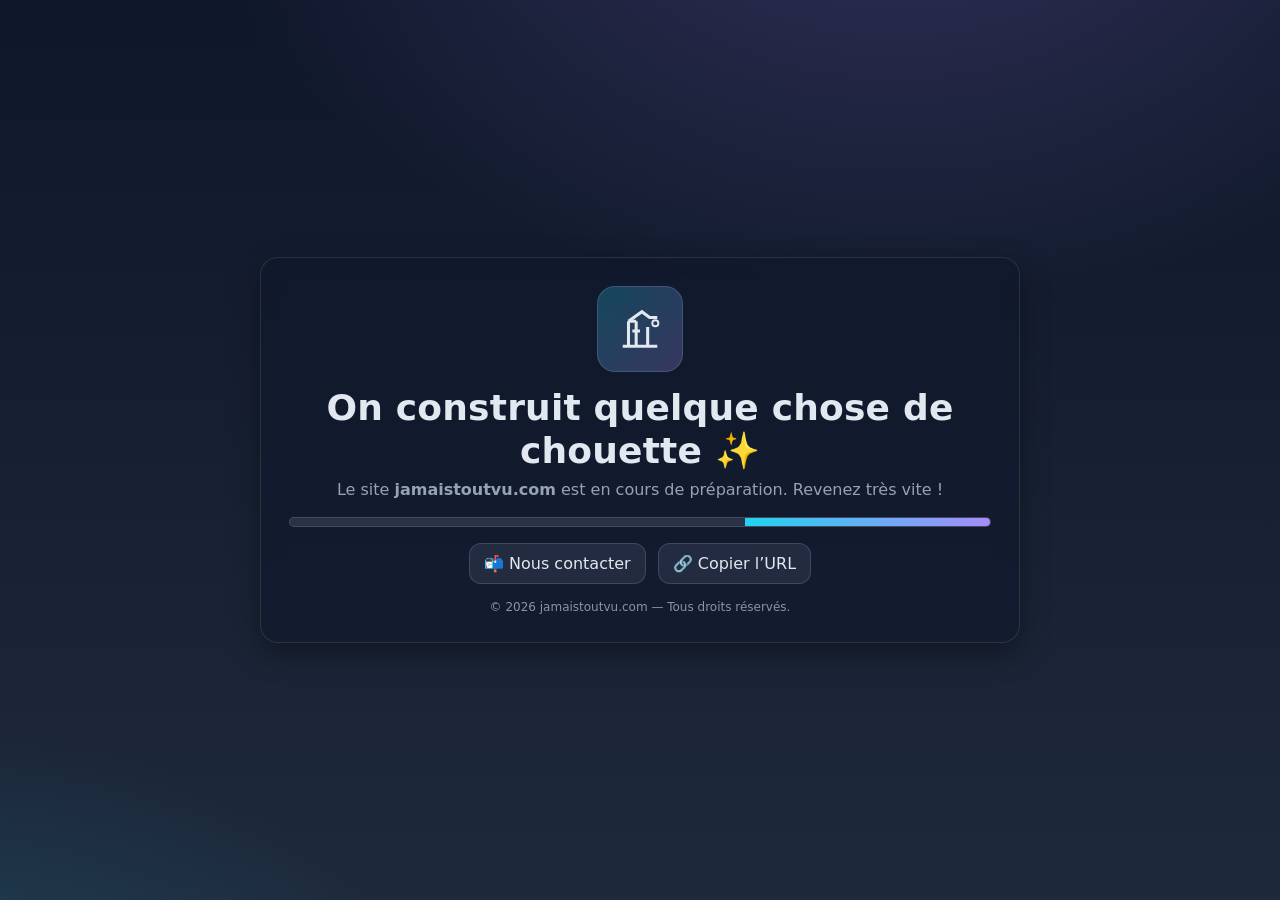
==== index.html @ 468fc103 "fix : contact email" ====
<!doctype html>
<html lang="fr">
<head>
  <meta charset="utf-8" />
  <meta name="viewport" content="width=device-width, initial-scale=1" />
  <title>Site en construction — jamaistoutvu.com</title>
  <style>
    :root {
      --bg1: #0f172a; /* slate-900 */
      --bg2: #1e293b; /* slate-800 */
      --accent: #22d3ee; /* cyan-400 */
      --accent2: #a78bfa; /* violet-400 */
      --text: #e2e8f0; /* slate-200 */
      --muted: #94a3b8; /* slate-400 */
    }
    * { box-sizing: border-box; }
    body {
      margin: 0;
      min-height: 100dvh;
      display: grid;
      place-items: center;
      background: radial-gradient(1200px 800px at 70% -20%, rgba(167,139,250,.25), transparent 60%),
                  radial-gradient(1000px 600px at -10% 120%, rgba(34,211,238,.18), transparent 60%),
                  linear-gradient(180deg, var(--bg1), var(--bg2));
      color: var(--text);
      font-family: ui-sans-serif, system-ui, -apple-system, Segoe UI, Roboto, Ubuntu, Cantarell, "Helvetica Neue", Arial, "Noto Sans", "Apple Color Emoji", "Segoe UI Emoji";
    }
    .card {
      width: min(90vw, 760px);
      padding: 28px;
      border-radius: 18px;
      background: rgba(15, 23, 42, 0.55);
      backdrop-filter: blur(10px);
      border: 1px solid rgba(148, 163, 184, .18);
      box-shadow: 0 10px 30px rgba(0,0,0,.35);
      text-align: center;
      animation: float 6s ease-in-out infinite;
    }
    @keyframes float { 0%,100%{ transform: translateY(0) } 50%{ transform: translateY(-6px) } }

    .logo {
      width: 86px; height: 86px; margin: 0 auto 14px;
      display: grid; place-items: center;
      border-radius: 18px;
      background: linear-gradient(135deg, rgba(34,211,238,.25), rgba(167,139,250,.25));
      border: 1px solid rgba(148,163,184,.25);
    }
    .logo svg { width: 46px; height: 46px; }

    h1 {
      margin: 8px 0 6px;
      font-size: clamp(26px, 3.2vw, 36px);
      line-height: 1.2;
      letter-spacing: .2px;
    }
    p { margin: 8px 0; color: var(--muted); font-size: clamp(14px, 2.2vw, 16px); }

    .bar {
      height: 10px; width: 100%; margin: 18px 0 8px;
      background: rgba(148,163,184,.18);
      border: 1px solid rgba(148,163,184,.22);
      border-radius: 999px; overflow: hidden; position: relative;
    }
    .bar > span {
      position: absolute; inset: 0 0 0 auto; width: 35%;
      background: linear-gradient(90deg, var(--accent), var(--accent2));
      animation: load 2.2s ease-in-out infinite;
    }
    @keyframes load {
      0%{ left:-40%; width: 25% }
      50%{ left:30%; width: 40% }
      100%{ left:105%; width: 20% }
    }

    .links { display:flex; gap:12px; justify-content:center; margin-top:16px; flex-wrap: wrap; }
    .btn {
      display:inline-flex; align-items:center; gap:8px;
      padding:10px 14px; border-radius: 12px; text-decoration:none; color: var(--text);
      background: rgba(148,163,184,.12); border: 1px solid rgba(148,163,184,.25);
    }
    .btn:hover { border-color: rgba(34,211,238,.45) }
    footer { margin-top: 16px; font-size: 12px; color: #93a3b5; opacity:.9 }
  </style>
</head>
<body>
  <main class="card" role="main" aria-label="Site en construction">
    <div class="logo" aria-hidden="true">
      <!-- petit pictogramme grue -->
      <svg viewBox="0 0 24 24" fill="none" stroke="currentColor">
        <path stroke-width="1.6" d="M3 21h18M6 21V8m0 0h4m-4 0 7-5 4 3h4M10 8v13m6-10v10M8 13h4" />
        <circle cx="20" cy="9" r="1.6" />
      </svg>
    </div>
    <h1>On construit quelque chose de chouette ✨</h1>
    <p>Le site <strong>jamaistoutvu.com</strong> est en cours de préparation. Revenez très vite !</p>
    <div class="bar" aria-hidden="true"><span></span></div>
    <div class="links">
      <a class="btn" href="mailto:ariege@jamaistoutvu.com" aria-label="Nous contacter par email">📬 Nous contacter</a>
      <a class="btn" href="#" onclick="navigator.clipboard.writeText(location.origin);this.textContent='URL copiée ✅';return false;">🔗 Copier l’URL</a>
    </div>
    <footer>© <span id="y"></span> jamaistoutvu.com — Tous droits réservés.</footer>
  </main>
  <script>document.getElementById("y").textContent = new Date().getFullYear();</script>
</body>
</html>
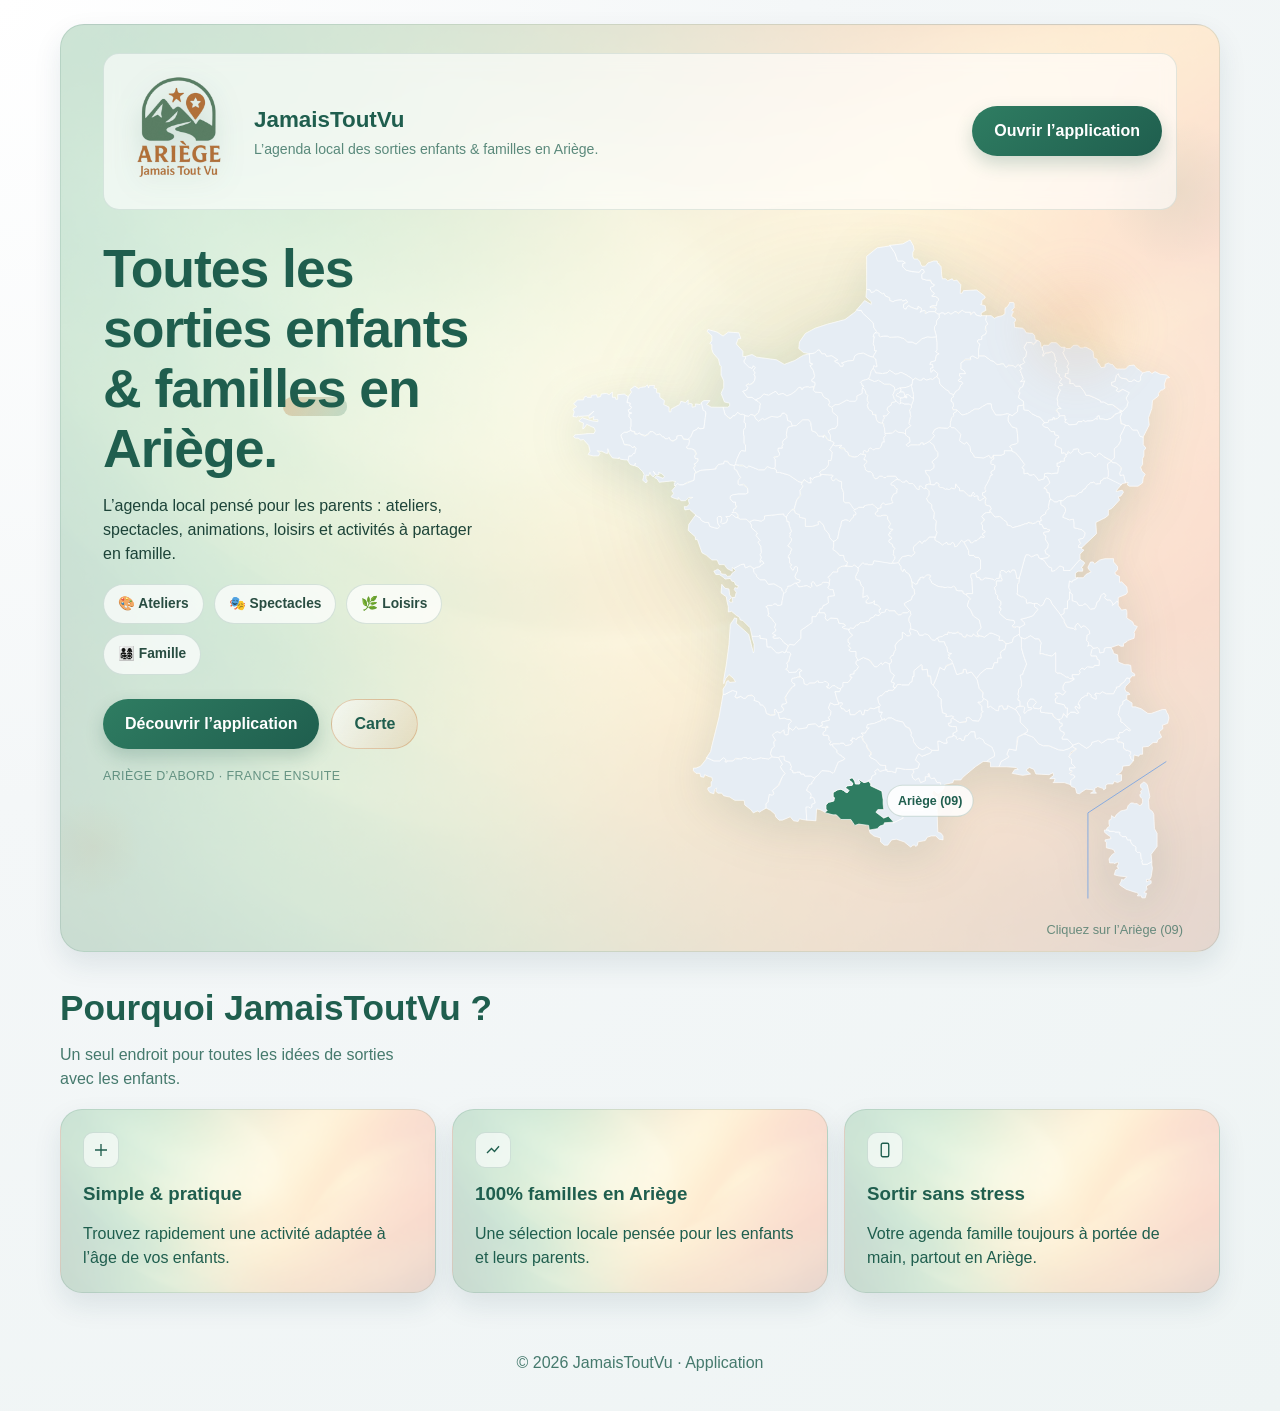
==== commit c52834b4: "feat : new website !" ====
--- a/index.html
+++ b/index.html
@@ -1,105 +1,221 @@
-<!doctype html>
+<!DOCTYPE html>
 <html lang="fr">
-<head>
-  <meta charset="utf-8" />
-  <meta name="viewport" content="width=device-width, initial-scale=1" />
-  <title>Site en construction — jamaistoutvu.com</title>
-  <style>
-    :root {
-      --bg1: #0f172a; /* slate-900 */
-      --bg2: #1e293b; /* slate-800 */
-      --accent: #22d3ee; /* cyan-400 */
-      --accent2: #a78bfa; /* violet-400 */
-      --text: #e2e8f0; /* slate-200 */
-      --muted: #94a3b8; /* slate-400 */
-    }
-    * { box-sizing: border-box; }
-    body {
-      margin: 0;
-      min-height: 100dvh;
-      display: grid;
-      place-items: center;
-      background: radial-gradient(1200px 800px at 70% -20%, rgba(167,139,250,.25), transparent 60%),
-                  radial-gradient(1000px 600px at -10% 120%, rgba(34,211,238,.18), transparent 60%),
-                  linear-gradient(180deg, var(--bg1), var(--bg2));
-      color: var(--text);
-      font-family: ui-sans-serif, system-ui, -apple-system, Segoe UI, Roboto, Ubuntu, Cantarell, "Helvetica Neue", Arial, "Noto Sans", "Apple Color Emoji", "Segoe UI Emoji";
-    }
-    .card {
-      width: min(90vw, 760px);
-      padding: 28px;
-      border-radius: 18px;
-      background: rgba(15, 23, 42, 0.55);
-      backdrop-filter: blur(10px);
-      border: 1px solid rgba(148, 163, 184, .18);
-      box-shadow: 0 10px 30px rgba(0,0,0,.35);
-      text-align: center;
-      animation: float 6s ease-in-out infinite;
-    }
-    @keyframes float { 0%,100%{ transform: translateY(0) } 50%{ transform: translateY(-6px) } }
-
-    .logo {
-      width: 86px; height: 86px; margin: 0 auto 14px;
-      display: grid; place-items: center;
-      border-radius: 18px;
-      background: linear-gradient(135deg, rgba(34,211,238,.25), rgba(167,139,250,.25));
-      border: 1px solid rgba(148,163,184,.25);
-    }
-    .logo svg { width: 46px; height: 46px; }
-
-    h1 {
-      margin: 8px 0 6px;
-      font-size: clamp(26px, 3.2vw, 36px);
-      line-height: 1.2;
-      letter-spacing: .2px;
-    }
-    p { margin: 8px 0; color: var(--muted); font-size: clamp(14px, 2.2vw, 16px); }
-
-    .bar {
-      height: 10px; width: 100%; margin: 18px 0 8px;
-      background: rgba(148,163,184,.18);
-      border: 1px solid rgba(148,163,184,.22);
-      border-radius: 999px; overflow: hidden; position: relative;
-    }
-    .bar > span {
-      position: absolute; inset: 0 0 0 auto; width: 35%;
-      background: linear-gradient(90deg, var(--accent), var(--accent2));
-      animation: load 2.2s ease-in-out infinite;
-    }
-    @keyframes load {
-      0%{ left:-40%; width: 25% }
-      50%{ left:30%; width: 40% }
-      100%{ left:105%; width: 20% }
-    }
-
-    .links { display:flex; gap:12px; justify-content:center; margin-top:16px; flex-wrap: wrap; }
-    .btn {
-      display:inline-flex; align-items:center; gap:8px;
-      padding:10px 14px; border-radius: 12px; text-decoration:none; color: var(--text);
-      background: rgba(148,163,184,.12); border: 1px solid rgba(148,163,184,.25);
-    }
-    .btn:hover { border-color: rgba(34,211,238,.45) }
-    footer { margin-top: 16px; font-size: 12px; color: #93a3b5; opacity:.9 }
-  </style>
-</head>
-<body>
-  <main class="card" role="main" aria-label="Site en construction">
-    <div class="logo" aria-hidden="true">
-      <!-- petit pictogramme grue -->
-      <svg viewBox="0 0 24 24" fill="none" stroke="currentColor">
-        <path stroke-width="1.6" d="M3 21h18M6 21V8m0 0h4m-4 0 7-5 4 3h4M10 8v13m6-10v10M8 13h4" />
-        <circle cx="20" cy="9" r="1.6" />
-      </svg>
+  <head>
+    <meta charset="UTF-8" />
+    <meta name="viewport" content="width=device-width, initial-scale=1.0" />
+    <title>JamaisToutVu — Les sorties enfants & familles en Ariège</title>
+    <meta
+      name="description"
+      content="Ateliers, spectacles, loisirs et sorties famille : JamaisToutVu rassemble l’agenda enfants & familles de l’Ariège dans une expérience claire et rapide."
+    />
+    <link rel="stylesheet" href="styles.css" />
+  </head>
+  <body>
+    <main>
+      <section id="carte" class="hero-map container reveal" aria-labelledby="hero-map-title">
+        <div class="hero-brandbar">
+          <div class="brand-mark">
+            <img
+              class="brand-logo"
+              src="Jamais tout vu png.png"
+              alt="Logo Jamais Tout Vu Ariège"
+              width="172"
+              height="172"
+            />
+            <div>
+              <p class="brand-title">JamaisToutVu</p>
+              <p class="brand-tagline">L’agenda local des sorties enfants &amp; familles en Ariège.</p>
+            </div>
+          </div>
+          <a
+            class="btn btn-primary"
+            href="https://webapp.jamaistoutvu.com/"
+            target="_blank"
+            rel="noopener"
+            aria-label="Ouvrir l'application JamaisToutVu"
+            >Ouvrir l’application</a
+          >
+        </div>
+
+        <div class="hero-map-grid">
+          <div class="hero-map-content">
+            <!--
+              Mise à jour du titre et du sous‑titre pour une formulation plus engageante.
+              La nouvelle phrase met l’accent sur l’exhaustivité des événements en Ariège
+              et l’instantanéité de l’accès, conformément aux conseils de conception de
+              sections héros (planifier l’espace pour le texte et rester centré sur le
+              message【442148233249193†L50-L57】【442148233249193†L62-L69】).
+            -->
+            <h1 id="hero-map-title">
+              <span class="hero-title-marquee"
+                >Toutes les sorties <span class="accent-word">enfants &amp; familles</span> en Ariège.</span
+              >
+            </h1>
+            <p class="hero-map-subtitle">
+              L’agenda local pensé pour les parents : ateliers, spectacles,
+              animations, loisirs et activités à partager en famille.
+            </p>
+
+            <div class="map-chips" aria-label="Types d'événements">
+              <span class="chip" aria-label="Ateliers">🎨 Ateliers</span>
+              <span class="chip" aria-label="Spectacles">🎭 Spectacles</span>
+              <span class="chip" aria-label="Loisirs">🌿 Loisirs</span>
+              <span class="chip" aria-label="Famille">👨‍👩‍👧‍👦 Famille</span>
+            </div>
+
+            <div class="map-actions">
+              <!--
+                Le libellé du bouton principal a été ajusté pour encourager la
+                découverte de l’application. Les bonnes pratiques recommandent
+                d’avoir une action claire et unique dans la section héro【442148233249193†L109-L117】.
+              -->
+              <a
+                class="btn btn-primary"
+                href="https://webapp.jamaistoutvu.com/"
+                target="_blank"
+                rel="noopener"
+                aria-label="Découvrir l'application JamaisToutVu"
+                >Découvrir l’application</a
+              >
+              <a
+                class="btn map-btn-secondary map-open-trigger"
+                href="#map-root"
+                aria-label="Voir la carte interactive"
+                >Carte</a
+              >
+            </div>
+
+            <p class="trust-row">Ariège d’abord · France ensuite</p>
+          </div>
+
+          <div class="map-composition">
+            <div class="map-stage map-visual">
+              <div
+                id="map-root"
+                class="map-root"
+                role="img"
+                aria-label="Carte interactive de France avec départements"
+                aria-live="polite"
+              >
+                Chargement de la carte…
+              </div>
+              <p id="ariege-tag" class="ariege-tag" aria-hidden="true">Ariège (09)</p>
+            </div>
+          </div>
+        </div>
+
+        <p class="map-hint">Cliquez sur l’Ariège (09)</p>
+      </section>
+
+      <section class="container reveal" aria-labelledby="why-title">
+        <h2 id="why-title" class="section-title">Pourquoi JamaisToutVu ?</h2>
+        <p class="section-subtitle">Un seul endroit pour toutes les idées de sorties avec les enfants.</p>
+
+        <div class="cards">
+          <!--
+            Les cartes de l’argumentaire ont été repensées pour adopter un dégradé aux
+            couleurs de la marque et des messages plus descriptifs. Chaque article
+            porte désormais la classe `card-gradient`, qui sera stylisée dans la
+            feuille de styles afin d’utiliser un dégradé entre le vert et le cuivre
+            de l’identité graphique. Les icônes existantes ont été conservées.
+          -->
+          <article class="card card-gradient reveal reveal-card">
+            <span class="card-icon" aria-hidden="true">
+              <svg viewBox="0 0 24 24" focusable="false"><path d="M4 12h16M12 4v16"/></svg>
+            </span>
+            <h3>Simple &amp; pratique</h3>
+            <p>Trouvez rapidement une activité adaptée à l’âge de vos enfants.</p>
+          </article>
+          <article class="card card-gradient reveal reveal-card">
+            <span class="card-icon" aria-hidden="true">
+              <svg viewBox="0 0 24 24" focusable="false"><path d="M4 16l6-6 4 4 6-7"/></svg>
+            </span>
+            <h3>100% familles en Ariège</h3>
+            <p>Une sélection locale pensée pour les enfants et leurs parents.</p>
+          </article>
+          <article class="card card-gradient reveal reveal-card">
+            <span class="card-icon" aria-hidden="true">
+              <svg viewBox="0 0 24 24" focusable="false"><rect x="7" y="3" width="10" height="18" rx="2"/></svg>
+            </span>
+            <h3>Sortir sans stress</h3>
+            <p>Votre agenda famille toujours à portée de main, partout en Ariège.</p>
+          </article>
+        </div>
+      </section>
+    </main>
+
+    <div id="modal-overlay" class="modal-overlay" aria-hidden="true">
+      <div
+        class="modal"
+        role="dialog"
+        aria-modal="true"
+        aria-labelledby="ariege-title"
+        aria-describedby="ariege-desc"
+      >
+        <button id="modal-close" class="modal-close" type="button" aria-label="Fermer la popup">
+          ×
+        </button>
+        <h3 id="ariege-title">Ariège — sorties enfants &amp; familles</h3>
+        <p id="ariege-desc">
+          Découvrez les événements dédiés aux enfants et aux familles en Ariège au même endroit grâce à JamaisToutVu.
+          Ateliers, spectacles, animations et activités locales accessibles en quelques clics.
+        </p>
+        <a
+          class="btn btn-primary"
+          href="https://webapp.jamaistoutvu.com/"
+          target="_blank"
+          rel="noopener"
+          aria-label="Accéder à l'application JamaisToutVu"
+          >Accéder à l’application</a
+        >
+      </div>
     </div>
-    <h1>On construit quelque chose de chouette ✨</h1>
-    <p>Le site <strong>jamaistoutvu.com</strong> est en cours de préparation. Revenez très vite !</p>
-    <div class="bar" aria-hidden="true"><span></span></div>
-    <div class="links">
-      <a class="btn" href="mailto:ariege@jamaistoutvu.com" aria-label="Nous contacter par email">📬 Nous contacter</a>
-      <a class="btn" href="#" onclick="navigator.clipboard.writeText(location.origin);this.textContent='URL copiée ✅';return false;">🔗 Copier l’URL</a>
+
+    <div id="toast" class="toast" role="status" aria-live="polite"></div>
+
+    <div class="mobile-sheet-overlay" id="mobile-sheet-overlay" hidden></div>
+    <div
+      class="mobile-sheet"
+      id="mobile-map-sheet"
+      hidden
+      role="dialog"
+      aria-modal="true"
+      aria-labelledby="mobile-sheet-title"
+    >
+      <div class="mobile-sheet-handle" aria-hidden="true"></div>
+      <div class="mobile-sheet-header">
+        <h3 id="mobile-sheet-title">Carte</h3>
+        <button
+          id="mobile-sheet-close"
+          class="mobile-sheet-close"
+          type="button"
+          aria-label="Fermer le panneau carte"
+        >
+          ×
+        </button>
+      </div>
+      <div id="mobile-sheet-content" class="mobile-sheet-content"></div>
     </div>
-    <footer>© <span id="y"></span> jamaistoutvu.com — Tous droits réservés.</footer>
-  </main>
-  <script>document.getElementById("y").textContent = new Date().getFullYear();</script>
-</body>
+
+    <div class="mobile-sticky-cta" aria-hidden="true">
+      <a
+        class="btn btn-primary"
+        href="https://webapp.jamaistoutvu.com/"
+        target="_blank"
+        rel="noopener"
+        aria-label="Découvrir l'application JamaisToutVu"
+        >Découvrir l’application</a
+      >
+      <button class="btn map-btn-secondary map-open-trigger" type="button" aria-label="Ouvrir la carte">
+        Carte
+      </button>
+    </div>
+
+    <footer class="container footer">
+      © <span id="year"></span> JamaisToutVu ·
+      <a href="https://webapp.jamaistoutvu.com/" target="_blank" rel="noopener">Application</a>
+    </footer>
+
+    <script src="app.js" defer></script>
+  </body>
 </html>
--- a/styles.css
+++ b/styles.css
@@ -0,0 +1,920 @@
+:root {
+  --bg: #f4f7f7;
+  --surface: rgba(255, 255, 255, 0.68);
+  --surface-border: rgba(31, 94, 78, 0.12);
+  --text: #1f5e4e;
+  --text-soft: rgba(31, 94, 78, 0.82);
+  --green-main: #1f5e4e;
+  --green-secondary: #2f7d62;
+  --green-soft: #dfece5;
+  --copper: #c47a3a;
+  --blue-soft: #8db6ff;
+  --dep-default: #e6edf4;
+  --dep-hover: #c8d9ff;
+  --dep-ariege: #2f7d62;
+  --dep-ariege-hover: #1f5e4e;
+  --focus: #8db6ff;
+  --shadow-soft: 0 12px 28px rgba(21, 54, 74, 0.1);
+  --radius: 22px;
+}
+
+* { box-sizing: border-box; }
+
+body {
+  margin: 0;
+  font-family: Inter, -apple-system, BlinkMacSystemFont, 'Segoe UI', Roboto, sans-serif;
+  color: var(--text);
+  line-height: 1.5;
+  background: radial-gradient(circle at top left, #ffffff 0%, #f4f7f8 42%, #eef4f4 100%);
+}
+
+a { color: inherit; text-decoration: none; }
+
+.container {
+  width: min(1160px, 92vw);
+  margin-inline: auto;
+}
+
+.btn {
+  display: inline-flex;
+  align-items: center;
+  justify-content: center;
+  border-radius: 999px;
+  min-height: 50px;
+  padding: 12px 22px;
+  font-weight: 700;
+  border: 0;
+  cursor: pointer;
+  transition: transform 0.2s ease, box-shadow 0.2s ease, background-color 0.2s ease;
+}
+
+.btn:hover { transform: translateY(-1px); }
+
+.btn-primary {
+  color: #fff;
+  background: linear-gradient(140deg, var(--green-secondary), var(--green-main));
+  box-shadow: 0 8px 18px rgba(31, 94, 78, 0.22);
+}
+
+.btn-primary:hover { box-shadow: 0 12px 22px rgba(31, 94, 78, 0.28); }
+
+section { padding: 30px 0; }
+
+.section-title { margin: 0; font-size: clamp(1.7rem, 4vw, 2.2rem); }
+.section-subtitle { margin: 8px 0 0; color: var(--text-soft); max-width: 40ch; }
+
+/*
+  La section héro est enrichie d’un fond illustré qui reprend les couleurs de
+  l’identité visuelle. On superpose une couche blanche semi-transparente pour
+  garantir la lisibilité du texte, selon les bonnes pratiques de contraste
+  recommandées pour les dégradés【867294834116110†L64-L75】. Les anciens dégradés radiaux
+  ont été retirés pour laisser la place au visuel.
+*/
+.hero-map {
+  position: relative;
+  margin-top: 24px;
+  border-radius: calc(var(--radius) + 2px);
+  padding: clamp(18px, 3.2vw, 28px) clamp(16px, 3.8vw, 42px) clamp(26px, 4.5vw, 44px);
+  border: 1px solid var(--surface-border);
+  box-shadow: var(--shadow-soft);
+  /* Le premier calque est un voile blanc translucide pour assurer un contraste suffisant. */
+  background-image:
+    linear-gradient(0deg, rgba(255, 255, 255, 0.78), rgba(255, 255, 255, 0.78)),
+    url('hero-gradient.png');
+  background-size: cover;
+  background-position: center;
+  overflow: hidden;
+}
+
+.hero-map::before,
+.hero-map::after {
+  content: '';
+  position: absolute;
+  border-radius: 999px;
+  pointer-events: none;
+  opacity: 0.26;
+}
+
+.hero-map::before {
+  width: 160px;
+  height: 160px;
+  right: -36px;
+  top: 86px;
+  background: radial-gradient(circle, rgba(47, 125, 98, 0.32), transparent 65%);
+}
+
+.hero-map::after {
+  width: 100px;
+  height: 100px;
+  left: -18px;
+  bottom: 54px;
+  background: radial-gradient(circle, rgba(212, 145, 86, 0.28), transparent 70%);
+}
+
+.hero-brandbar {
+  position: relative;
+  z-index: 1;
+  display: flex;
+  align-items: center;
+  justify-content: space-between;
+  gap: 16px;
+  padding: 12px 14px;
+  margin-bottom: 24px;
+  border: 1px solid rgba(31, 94, 78, 0.12);
+  border-radius: 16px;
+  backdrop-filter: blur(8px);
+  background: rgba(255, 255, 255, 0.62);
+}
+
+.brand-mark {
+  display: flex;
+  align-items: center;
+  gap: clamp(10px, 2vw, 16px);
+}
+
+.brand-logo {
+  width: clamp(82px, 11vw, 120px);
+  height: auto;
+  display: block;
+  object-fit: contain;
+  filter: drop-shadow(0 6px 14px rgba(31, 94, 78, 0.18));
+}
+
+.brand-title {
+  margin: 0;
+  font-size: clamp(1.1rem, 2vw, 1.4rem);
+  font-weight: 800;
+}
+
+.brand-tagline {
+  margin: 2px 0 0;
+  font-size: 0.88rem;
+  color: rgba(31, 94, 78, 0.72);
+}
+
+.brand-mark > div {
+  max-width: 40ch;
+}
+
+.hero-map-grid {
+  position: relative;
+  z-index: 1;
+  display: grid;
+  gap: clamp(16px, 2.2vw, 24px);
+  align-items: start;
+}
+
+.hero-map-content {
+  display: grid;
+  gap: 16px;
+  max-width: 46ch;
+  align-content: start;
+  padding-top: 4px;
+}
+
+.hero-map-content h1 {
+  margin: 0;
+  font-size: clamp(2rem, 4.8vw, 3.35rem);
+  line-height: 1.12;
+  letter-spacing: -0.02em;
+  max-width: 14ch;
+}
+
+.accent-word { position: relative; z-index: 1; }
+
+.accent-word::after {
+  content: '';
+  position: absolute;
+  left: -2px;
+  right: -2px;
+  bottom: 0.03em;
+  height: 0.35em;
+  border-radius: 9px;
+  background: linear-gradient(120deg, rgba(212, 145, 86, 0.38), rgba(47, 125, 98, 0.22));
+  z-index: -1;
+}
+
+.hero-map-subtitle {
+  margin: 0;
+  font-size: clamp(1rem, 1.15vw, 1.12rem);
+  color: rgba(18, 58, 47, 0.95);
+  max-width: 42ch;
+}
+
+.map-chips {
+  display: flex;
+  gap: 10px;
+  flex-wrap: wrap;
+  margin-top: 2px;
+}
+
+.chip {
+  display: inline-flex;
+  align-items: center;
+  gap: 6px;
+  min-height: 40px;
+  padding: 9px 14px;
+  border-radius: 999px;
+  border: 1px solid rgba(31, 94, 78, 0.16);
+  background: rgba(255, 255, 255, 0.72);
+  color: rgba(23, 62, 50, 0.92);
+  font-weight: 600;
+  font-size: 0.86rem;
+  transition: transform 0.18s ease, background-color 0.18s ease, border-color 0.18s ease;
+}
+
+.chip:active {
+  transform: translateY(1px) scale(0.98);
+  background: rgba(255, 255, 255, 0.92);
+  border-color: rgba(31, 94, 78, 0.3);
+}
+
+.map-actions {
+  margin-top: 8px;
+  display: flex;
+  gap: 12px;
+  flex-wrap: wrap;
+}
+
+.map-btn-secondary {
+  color: var(--green-main);
+  border: 1px solid rgba(196, 122, 58, 0.36);
+  background: linear-gradient(120deg, rgba(255, 255, 255, 0.66), rgba(212, 145, 86, 0.2));
+}
+
+.trust-row {
+  margin: 2px 0 0;
+  font-size: 0.78rem;
+  letter-spacing: 0.03em;
+  text-transform: uppercase;
+  color: rgba(31, 94, 78, 0.62);
+}
+
+.map-composition { display: grid; }
+
+.map-stage {
+  position: relative;
+  display: grid;
+  justify-items: center;
+  align-self: start;
+  transform: translateY(-2px);
+}
+
+.map-stage::before,
+.map-stage::after {
+  content: '';
+  position: absolute;
+  border-radius: 999px;
+  pointer-events: none;
+}
+
+.map-stage::before {
+  width: min(840px, 100%);
+  aspect-ratio: 1.25;
+  background: radial-gradient(circle, rgba(47, 125, 98, 0.16) 0%, rgba(47, 125, 98, 0) 72%);
+  filter: blur(24px);
+}
+
+.map-stage::after {
+  width: 160px;
+  height: 160px;
+  right: 20px;
+  top: 16px;
+  background: radial-gradient(circle, rgba(212, 145, 86, 0.18), transparent 65%);
+  filter: blur(16px);
+}
+
+.map-root {
+  position: relative;
+  min-height: 430px;
+  width: min(900px, 100%);
+  display: grid;
+  place-items: center;
+}
+
+.map-root svg {
+  width: min(860px, 100%);
+  height: auto;
+  max-height: 680px;
+  display: block;
+  margin: 0 auto;
+  filter: drop-shadow(0 14px 24px rgba(31, 94, 78, 0.13));
+}
+
+.ariege-tag {
+  position: absolute;
+  margin: 0;
+  padding: 6px 10px;
+  border-radius: 999px;
+  border: 1px solid rgba(31, 94, 78, 0.2);
+  background: rgba(255, 255, 255, 0.85);
+  color: var(--green-main);
+  font-size: 0.78rem;
+  font-weight: 700;
+  transform: translate(-12%, -50%);
+  opacity: 0;
+  transition: opacity 0.2s ease;
+}
+
+.ariege-tag.is-visible { opacity: 1; }
+
+.map-hint {
+  position: absolute;
+  right: clamp(20px, 3vw, 36px);
+  bottom: 12px;
+  margin: 0;
+  font-size: 0.8rem;
+  color: rgba(31, 94, 78, 0.64);
+}
+
+.department {
+  fill: var(--dep-default);
+  stroke: rgba(255, 255, 255, 0.9);
+  stroke-width: 1.1;
+  cursor: pointer;
+  transition: fill 180ms ease;
+}
+
+.department:hover,
+.department:focus-visible { fill: var(--dep-hover); }
+.department.is-ariege { fill: var(--dep-ariege); }
+.department.is-ariege:hover,
+.department.is-ariege:focus-visible { fill: var(--dep-ariege-hover); }
+
+.card,
+.modal {
+  border-radius: var(--radius);
+  border: 1px solid rgba(31, 94, 78, 0.12);
+  background: var(--surface);
+  box-shadow: var(--shadow-soft);
+}
+
+.cards {
+  margin-top: 18px;
+  display: grid;
+  grid-template-columns: repeat(auto-fit, minmax(220px, 1fr));
+  gap: 16px;
+}
+
+.card {
+  padding: 22px;
+  transition: transform 0.2s ease, box-shadow 0.2s ease;
+  display: grid;
+  gap: 8px;
+  align-content: start;
+}
+
+.card:hover {
+  transform: translateY(-2px);
+  box-shadow: 0 12px 24px rgba(17, 45, 61, 0.1);
+}
+
+.card-icon {
+  width: 36px;
+  height: 36px;
+  display: inline-grid;
+  place-items: center;
+  border-radius: 10px;
+  margin-bottom: 4px;
+  background: rgba(141, 182, 255, 0.24);
+  border: 1px solid rgba(141, 182, 255, 0.5);
+}
+
+.card-icon svg {
+  width: 18px;
+  height: 18px;
+  stroke: var(--green-main);
+  fill: none;
+  stroke-width: 1.8;
+}
+
+.card h3,
+.card p { margin: 0; }
+.card p { margin-top: 6px; color: var(--text-soft); }
+
+.reveal-card {
+  transition-delay: 0.05s;
+}
+
+.cards .card:nth-child(2) {
+  transition-delay: 0.12s;
+}
+
+.cards .card:nth-child(3) {
+  transition-delay: 0.18s;
+}
+
+/*
+  Les cartes avec la classe `card-gradient` reprennent le même fond que le
+  bloc héro (image + voile blanc), pour garder une cohérence visuelle entre
+  le haut de page et les cartes du bas.
+*/
+.card-gradient {
+  background-image:
+    linear-gradient(0deg, rgba(255, 255, 255, 0.78), rgba(255, 255, 255, 0.78)),
+    url('hero-gradient.png');
+  background-size: cover;
+  background-position: center;
+  color: var(--text);
+  border: 1px solid var(--surface-border);
+}
+
+.card-gradient .card-icon {
+  background: rgba(255, 255, 255, 0.62);
+  border: 1px solid rgba(31, 94, 78, 0.16);
+}
+
+.card-gradient .card-icon svg {
+  stroke: var(--green-main);
+}
+
+.card-gradient .card-icon svg path {
+  stroke: var(--green-main);
+  fill: none;
+}
+
+.card-gradient h3,
+.card-gradient p {
+  color: var(--text);
+}
+
+.modal-overlay {
+  position: fixed;
+  inset: 0;
+  z-index: 30;
+  display: grid;
+  place-items: center;
+  padding: 18px;
+  background: rgba(8, 24, 37, 0.42);
+  backdrop-filter: blur(6px);
+  opacity: 0;
+  visibility: hidden;
+  transition: opacity 0.24s ease, visibility 0.24s ease;
+}
+
+.modal-overlay.open { opacity: 1; visibility: visible; }
+
+.modal {
+  width: min(560px, 95vw);
+  padding: 22px;
+  transform: translateY(12px) scale(0.98);
+  transition: transform 0.24s ease;
+}
+
+.modal-overlay.open .modal { transform: translateY(0) scale(1); }
+
+.modal-close {
+  float: right;
+  border: 0;
+  background: transparent;
+  color: var(--green-main);
+  font-size: 1.6rem;
+  cursor: pointer;
+  border-radius: 8px;
+}
+
+.toast {
+  position: fixed;
+  left: 50%;
+  bottom: 20px;
+  z-index: 40;
+  transform: translate(-50%, 20px);
+  max-width: min(92vw, 420px);
+  padding: 12px 16px;
+  border-radius: 12px;
+  color: #fff;
+  text-align: center;
+  background: rgba(31, 94, 78, 0.95);
+  box-shadow: var(--shadow-soft);
+  opacity: 0;
+  visibility: hidden;
+  transition: all 0.24s ease;
+}
+
+.toast.show {
+  opacity: 1;
+  visibility: visible;
+  transform: translate(-50%, 0);
+}
+
+.reveal {
+  opacity: 0;
+  transform: translateY(16px);
+  transition: opacity 0.55s ease, transform 0.55s ease;
+}
+
+.reveal.visible {
+  opacity: 1;
+  transform: translateY(0);
+}
+
+@media (prefers-reduced-motion: reduce) {
+  .reveal {
+    opacity: 1;
+    transform: none;
+    transition: none;
+  }
+
+  .btn,
+  .card,
+  .chip,
+  .mobile-sticky-cta {
+    transition: none;
+  }
+}
+
+:focus-visible {
+  outline: 3px solid var(--focus);
+  outline-offset: 3px;
+}
+
+.footer {
+  text-align: center;
+  color: var(--text-soft);
+  padding: 28px 0 36px;
+}
+
+.mobile-sticky-cta,
+.mobile-sheet-overlay,
+.mobile-sheet {
+  display: none;
+}
+
+@media (min-width: 980px) {
+  .hero-map-grid {
+    grid-template-columns: minmax(0, 5fr) minmax(0, 7fr);
+  }
+}
+
+@media (max-width: 980px) {
+  .hero-map-grid { grid-template-columns: 1fr; gap: 14px; }
+  .hero-brandbar { align-items: flex-start; }
+  .brand-logo { width: clamp(72px, 24vw, 102px); }
+  .hero-map-content {
+    max-width: none;
+    padding-top: 0;
+  }
+}
+
+@media (max-width: 760px) {
+  .btn { width: 100%; }
+
+  .hero-map {
+    margin-top: 16px;
+    padding: 18px 12px 24px;
+  }
+
+  .hero-brandbar {
+    flex-direction: column;
+    align-items: flex-start;
+    margin-bottom: 18px;
+  }
+
+  .map-actions { flex-direction: column; }
+
+  .map-root {
+    min-height: 320px;
+    width: 100%;
+  }
+
+  .map-root svg {
+    width: 100%;
+    max-height: 470px;
+  }
+
+  .map-hint {
+    position: static;
+    margin-top: 8px;
+  }
+}
+
+@media (max-width: 520px) {
+  .hero-map-content h1 {
+    font-size: clamp(1.68rem, 8vw, 1.95rem);
+    max-width: 100%;
+  }
+
+  .hero-map-subtitle { font-size: 0.98rem; max-width: 32ch; }
+  .chip { font-size: 0.84rem; }
+}
+
+@media (max-width: 768px) {
+  html,
+  body {
+    overflow-x: hidden;
+  }
+
+  body {
+    padding-bottom: 90px;
+  }
+
+  main {
+    overflow-x: clip;
+  }
+
+  .hero-map {
+    margin-top: 10px;
+    padding: 14px 12px 14px;
+  }
+
+  .hero-brandbar {
+    margin-bottom: 14px;
+    padding: 8px 10px;
+  }
+
+  .hero-brandbar > .btn {
+    display: none;
+  }
+
+  .brand-logo {
+    width: 64px;
+  }
+
+  .hero-map-content {
+    gap: 12px;
+  }
+
+  .hero-map-content h1 {
+    font-size: clamp(1.72rem, 7.6vw, 2.06rem);
+    line-height: 1.1;
+    max-width: 100%;
+    overflow: hidden;
+    white-space: nowrap;
+  }
+
+  .hero-title-marquee {
+    display: inline-block;
+    white-space: nowrap;
+    padding-right: 1.2rem;
+    animation: hero-title-marquee 18s linear infinite;
+    will-change: transform;
+  }
+
+  @keyframes hero-title-marquee {
+    0% {
+      transform: translateX(0);
+    }
+
+    100% {
+      transform: translateX(-52%);
+    }
+  }
+
+  .hero-map-subtitle {
+    font-size: 0.98rem;
+    line-height: 1.45;
+    text-align: center;
+    margin-inline: auto;
+  }
+
+  @media (prefers-reduced-motion: reduce) {
+    .hero-title-marquee {
+      animation: none;
+      transform: none;
+    }
+  }
+
+
+  .map-chips {
+    display: flex;
+    flex-wrap: nowrap;
+    overflow-x: auto;
+    -webkit-overflow-scrolling: touch;
+    scroll-snap-type: x proximity;
+    gap: 10px;
+    width: 100%;
+    padding: 2px 8px 6px 2px;
+    scroll-padding-inline: 2px;
+  }
+
+  .map-chips::-webkit-scrollbar {
+    display: none;
+  }
+
+  .map-chips > * {
+    white-space: nowrap;
+    flex: 0 0 auto;
+    scroll-snap-align: start;
+  }
+
+  .map-actions {
+    display: flex;
+    flex-direction: column;
+    gap: 10px;
+  }
+
+  .map-actions .btn-primary {
+    min-height: 52px;
+    font-size: 1rem;
+  }
+
+  .map-actions .map-btn-secondary {
+    min-height: 46px;
+    font-weight: 600;
+  }
+
+  .map-actions .map-btn-secondary,
+  .mobile-sticky-cta .map-btn-secondary {
+    display: none;
+  }
+
+  .map-composition {
+    display: block;
+    order: 3;
+    margin-top: 2px;
+  }
+
+  .map-stage {
+    transform: none;
+  }
+
+  .map-root {
+    min-height: 240px;
+    width: 100%;
+  }
+
+  .map-root svg {
+    width: 100%;
+    max-height: 300px;
+  }
+
+  .map-hint {
+    display: none;
+  }
+
+  .trust-row {
+    margin-top: 0;
+  }
+
+  .section-subtitle,
+  .card p {
+    font-size: 0.96rem;
+  }
+
+  .cards {
+    grid-template-columns: 1fr;
+    gap: 10px;
+    margin-top: 12px;
+  }
+
+  .cards .card {
+    min-width: 0;
+    padding: 14px 14px 13px;
+    border-radius: 20px;
+    display: grid;
+    grid-template-columns: 32px 1fr;
+    grid-template-areas:
+      "icon title"
+      "text text";
+    align-items: center;
+    column-gap: 10px;
+    row-gap: 8px;
+  }
+
+  .cards .card .card-icon {
+    grid-area: icon;
+    width: 32px;
+    height: 32px;
+    margin-bottom: 0;
+  }
+
+  .cards .card h3 {
+    grid-area: title;
+    font-size: 1.06rem;
+    line-height: 1.28;
+  }
+
+  .cards .card p {
+    grid-area: text;
+    margin-top: 0;
+    font-size: 0.93rem;
+    line-height: 1.5;
+  }
+
+  .cards .card.reveal {
+    opacity: 0;
+    transform: translateY(26px) scale(0.98);
+    transition: opacity 0.55s ease, transform 0.55s ease, box-shadow 0.4s ease;
+  }
+
+  .cards .card.reveal.visible {
+    opacity: 1;
+    transform: translateY(0) scale(1);
+    box-shadow: 0 10px 22px rgba(17, 45, 61, 0.1);
+  }
+
+  .mobile-sticky-cta {
+    display: flex;
+    position: fixed;
+    left: 0;
+    right: 0;
+    bottom: 0;
+    z-index: 45;
+    gap: 10px;
+    align-items: center;
+    padding: 10px 12px calc(10px + env(safe-area-inset-bottom));
+    background: rgba(255, 255, 255, 0.86);
+    backdrop-filter: blur(10px);
+    border-top: 1px solid rgba(31, 94, 78, 0.16);
+    opacity: 0;
+    transform: translateY(110%);
+    pointer-events: none;
+    transition: opacity 0.22s ease, transform 0.22s ease;
+  }
+
+  .mobile-sticky-cta.is-visible {
+    opacity: 1;
+    transform: translateY(0);
+    pointer-events: auto;
+  }
+
+  .mobile-sticky-cta .btn {
+    min-height: 48px;
+    width: auto;
+  }
+
+  .mobile-sticky-cta .btn-primary {
+    flex: 1;
+    width: 100%;
+  }
+
+  .mobile-sheet-overlay[hidden],
+  .mobile-sheet[hidden] {
+    display: none;
+  }
+
+  .mobile-sheet-overlay {
+    position: fixed;
+    inset: 0;
+    z-index: 48;
+    display: block;
+    background: rgba(14, 30, 26, 0.38);
+  }
+
+  .mobile-sheet {
+    position: fixed;
+    left: 0;
+    right: 0;
+    bottom: 0;
+    z-index: 49;
+    display: block;
+    min-height: 45vh;
+    max-height: 82vh;
+    border-radius: 22px 22px 0 0;
+    border: 1px solid rgba(31, 94, 78, 0.14);
+    background: #f8fbfa;
+    box-shadow: 0 -10px 28px rgba(9, 31, 24, 0.2);
+    transform: translateY(100%);
+    transition: transform 0.24s ease;
+    overflow: auto;
+  }
+
+  .mobile-sheet.open {
+    transform: translateY(0);
+  }
+
+  .mobile-sheet-handle {
+    width: 46px;
+    height: 5px;
+    border-radius: 999px;
+    margin: 10px auto 6px;
+    background: rgba(31, 94, 78, 0.24);
+  }
+
+  .mobile-sheet-header {
+    display: flex;
+    align-items: center;
+    justify-content: space-between;
+    padding: 0 14px 8px;
+  }
+
+  .mobile-sheet-header h3 {
+    margin: 0;
+  }
+
+  .mobile-sheet-close {
+    border: 0;
+    background: transparent;
+    color: var(--green-main);
+    width: 40px;
+    height: 40px;
+    border-radius: 999px;
+    font-size: 1.6rem;
+  }
+
+  .mobile-sheet-content {
+    padding: 0 10px 14px;
+  }
+
+  .mobile-sheet-content .map-stage {
+    transform: none;
+  }
+
+  .mobile-sheet-content .map-root {
+    min-height: 270px;
+  }
+
+  body.sheet-open {
+    overflow: hidden;
+  }
+}
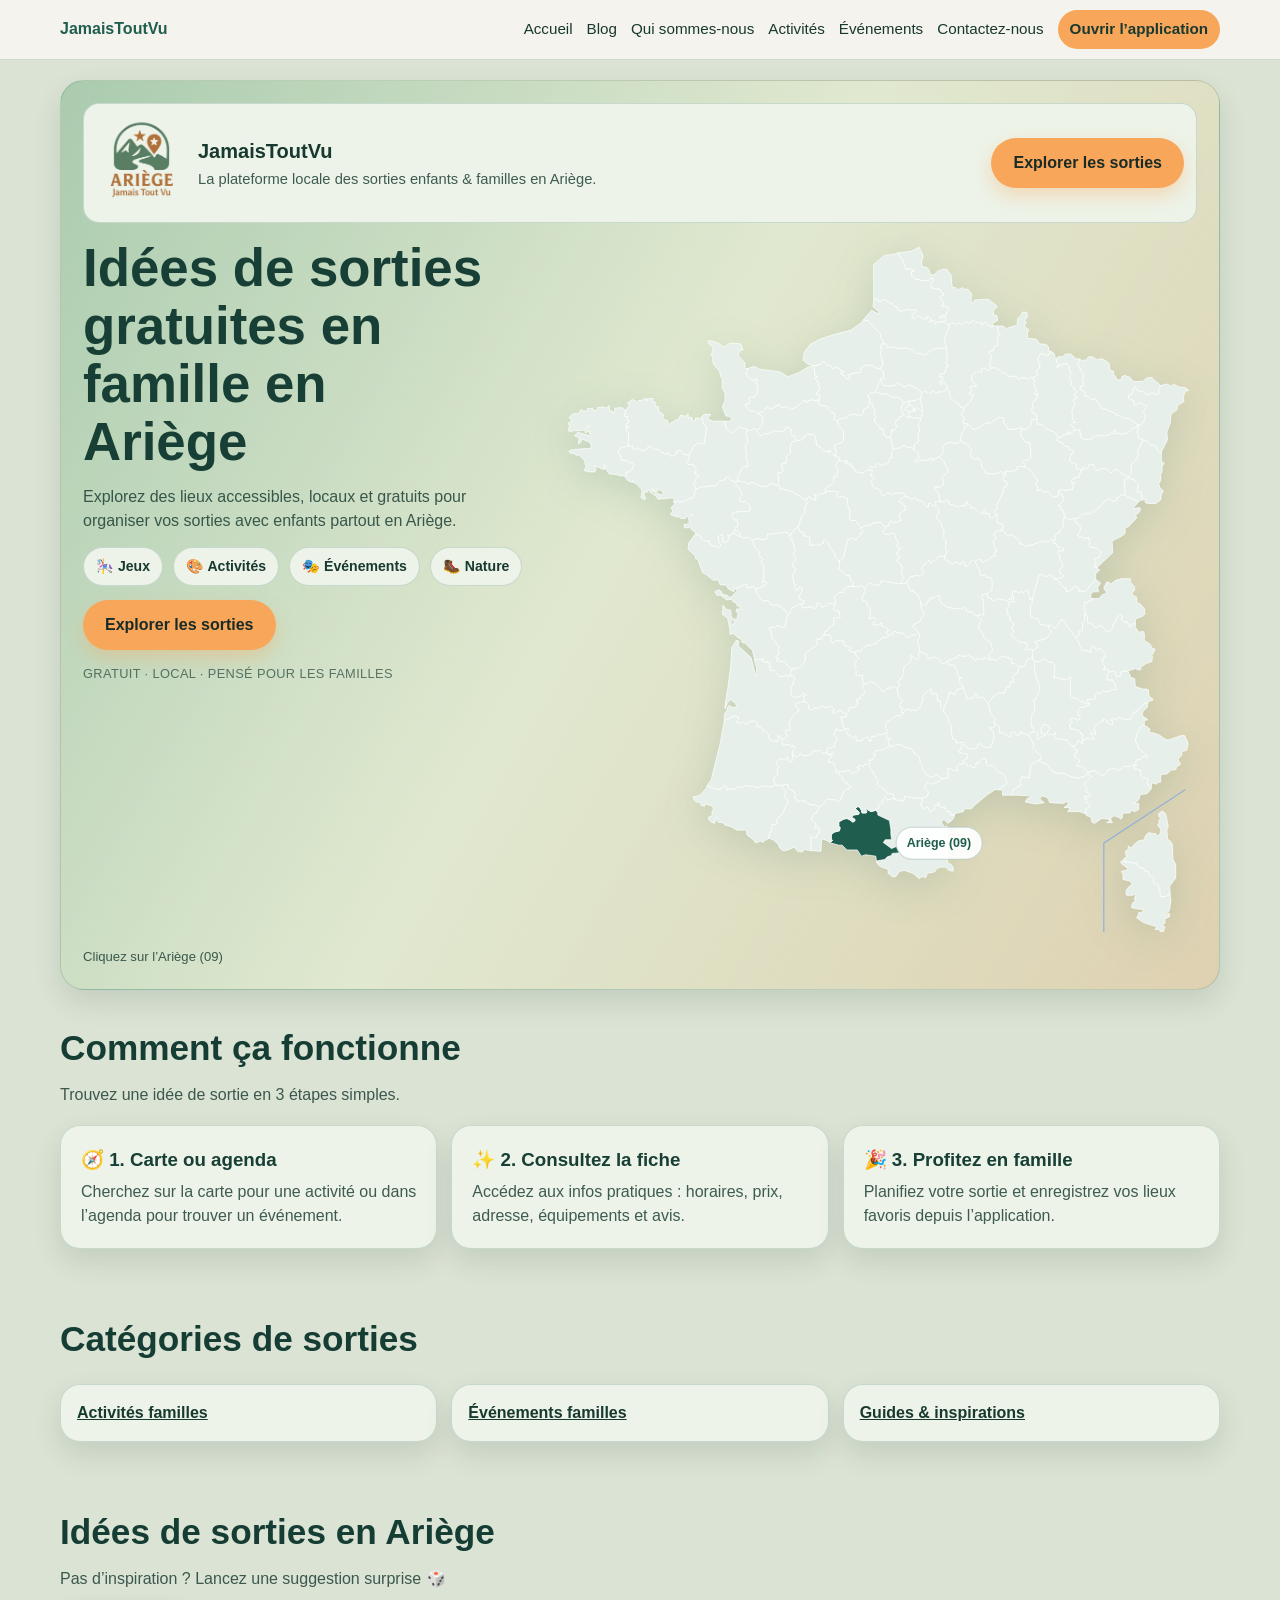
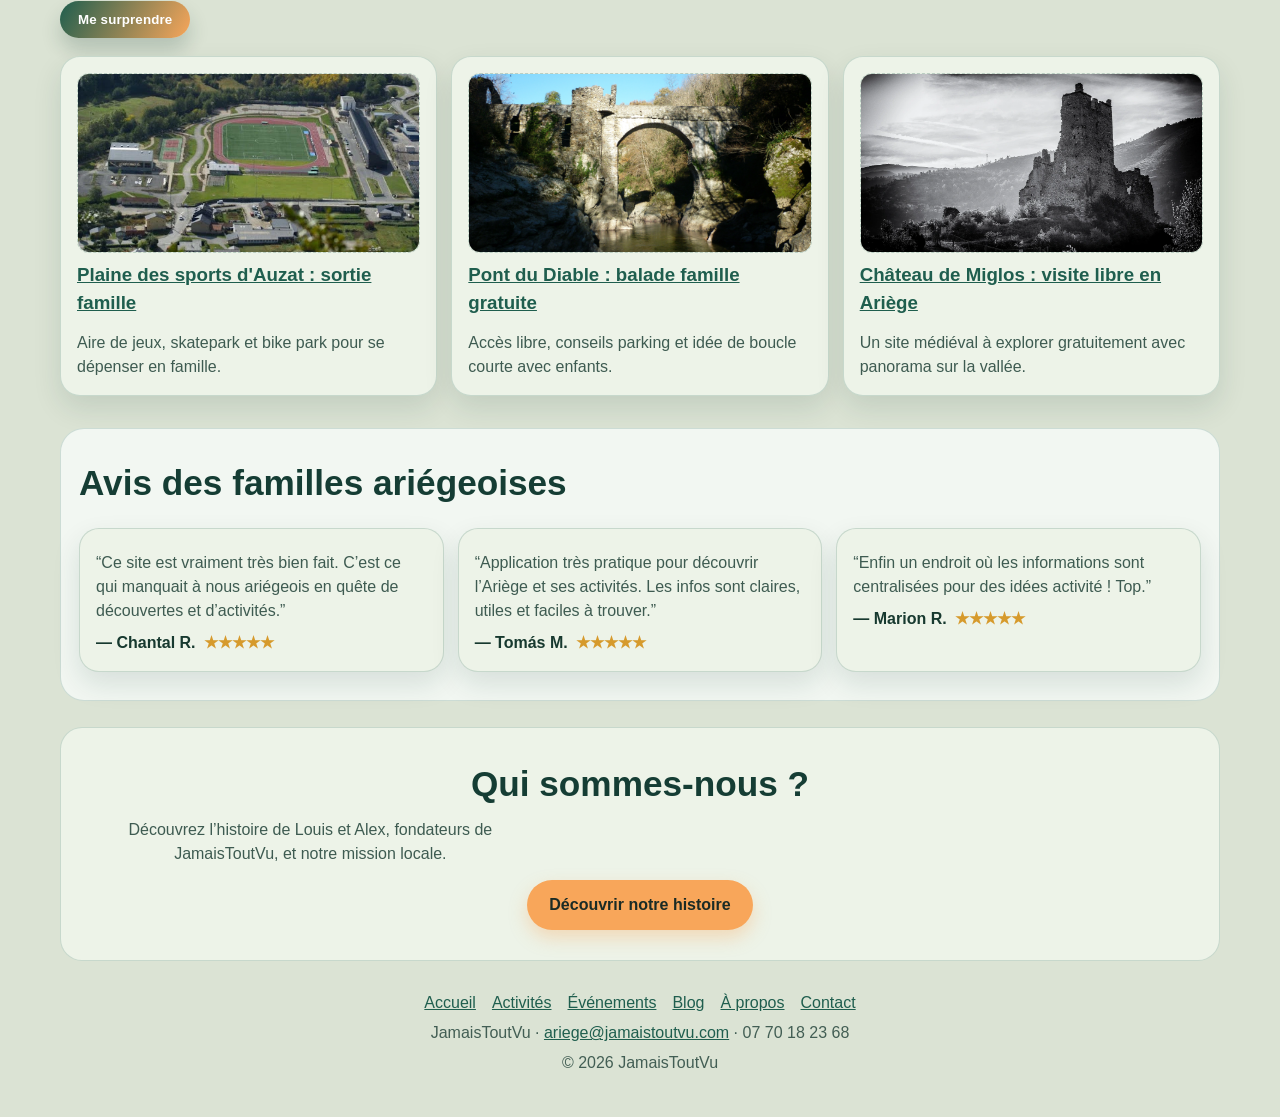
==== commit d54e192a: "new website version" ====
--- a/index.html
+++ b/index.html
@@ -3,100 +3,85 @@
   <head>
     <meta charset="UTF-8" />
     <meta name="viewport" content="width=device-width, initial-scale=1.0" />
-    <title>JamaisToutVu — Les sorties enfants & familles en Ariège</title>
+    <title>JamaisToutVu — Idées de sorties gratuites en famille en Ariège</title>
     <meta
       name="description"
-      content="Ateliers, spectacles, loisirs et sorties famille : JamaisToutVu rassemble l’agenda enfants & familles de l’Ariège dans une expérience claire et rapide."
+      content="Découvrez des idées de sortie gratuite Ariège pour les familles : balades, activités enfants, événements locaux et bons plans avec JamaisToutVu."
     />
+    <meta property="og:title" content="JamaisToutVu — Idées de sorties gratuites en famille en Ariège" />
+    <meta property="og:description" content="La plateforme locale pour trouver des sorties gratuites en famille en Ariège." />
+    <meta property="og:image" content="https://jamaistoutvu.com/images/og-default.png" />
+    <meta property="og:type" content="website" />
+    <link rel="canonical" href="https://jamaistoutvu.com/" />
+    <!-- Slots images : remplacez les fichiers dans /images en gardant exactement les mêmes noms. -->
     <link rel="stylesheet" href="styles.css" />
+    <script type="application/ld+json">
+      {
+        "@context": "https://schema.org",
+        "@type": "BreadcrumbList",
+        "itemListElement": [
+          {
+            "@type": "ListItem",
+            "position": 1,
+            "name": "Accueil",
+            "item": "https://jamaistoutvu.com/"
+          }
+        ]
+      }
+    </script>
   </head>
   <body>
-    <main>
+    <header class="site-header">
+      <div class="container site-header-inner">
+        <a class="site-logo" href="/">JamaisToutVu</a>
+        <nav class="site-nav" aria-label="Menu principal">
+          <a href="/">Accueil</a>
+          <a href="/blog/">Blog</a>
+          <a href="/a-propos/">Qui sommes-nous</a>
+          <a href="/activites-enfants-ariege/">Activités</a>
+          <a href="/evenements-enfants-ariege/">Événements</a>
+          <a href="/contactez-nous/">Contactez-nous</a>
+          <a class="site-nav-cta" href="https://webapp.jamaistoutvu.com/" target="_blank" rel="noopener">Ouvrir l’application</a>
+        </nav>
+      </div>
+    </header>
+<main>
       <section id="carte" class="hero-map container reveal" aria-labelledby="hero-map-title">
         <div class="hero-brandbar">
           <div class="brand-mark">
-            <img
-              class="brand-logo"
-              src="Jamais tout vu png.png"
-              alt="Logo Jamais Tout Vu Ariège"
-              width="172"
-              height="172"
-            />
+            <img class="brand-logo" src="/images/logo-jamaistoutvu.png" alt="Logo Jamais Tout Vu Ariège" width="172" height="172" />
             <div>
               <p class="brand-title">JamaisToutVu</p>
-              <p class="brand-tagline">L’agenda local des sorties enfants &amp; familles en Ariège.</p>
+              <p class="brand-tagline">La plateforme locale des sorties enfants &amp; familles en Ariège.</p>
             </div>
           </div>
-          <a
-            class="btn btn-primary"
-            href="https://webapp.jamaistoutvu.com/"
-            target="_blank"
-            rel="noopener"
-            aria-label="Ouvrir l'application JamaisToutVu"
-            >Ouvrir l’application</a
-          >
+          <a class="btn btn-primary" href="https://webapp.jamaistoutvu.com/" target="_blank" rel="noopener">Explorer les sorties</a>
         </div>
 
         <div class="hero-map-grid">
           <div class="hero-map-content">
-            <!--
-              Mise à jour du titre et du sous‑titre pour une formulation plus engageante.
-              La nouvelle phrase met l’accent sur l’exhaustivité des événements en Ariège
-              et l’instantanéité de l’accès, conformément aux conseils de conception de
-              sections héros (planifier l’espace pour le texte et rester centré sur le
-              message【442148233249193†L50-L57】【442148233249193†L62-L69】).
-            -->
-            <h1 id="hero-map-title">
-              <span class="hero-title-marquee"
-                >Toutes les sorties <span class="accent-word">enfants &amp; familles</span> en Ariège.</span
-              >
-            </h1>
+            <h1 id="hero-map-title">Idées de sorties gratuites en famille en Ariège</h1>
             <p class="hero-map-subtitle">
-              L’agenda local pensé pour les parents : ateliers, spectacles,
-              animations, loisirs et activités à partager en famille.
+              Explorez des lieux accessibles, locaux et gratuits pour organiser vos sorties avec enfants partout en Ariège.
             </p>
 
-            <div class="map-chips" aria-label="Types d'événements">
-              <span class="chip" aria-label="Ateliers">🎨 Ateliers</span>
-              <span class="chip" aria-label="Spectacles">🎭 Spectacles</span>
-              <span class="chip" aria-label="Loisirs">🌿 Loisirs</span>
-              <span class="chip" aria-label="Famille">👨‍👩‍👧‍👦 Famille</span>
+            <div class="map-chips map-chips-compact" aria-label="Types de sorties">
+              <span class="chip" title="Aires de jeux">🎠 Jeux</span>
+              <span class="chip" title="Activités enfants">🎨 Activités</span>
+              <span class="chip" title="Événements familles">🎭 Événements</span>
+              <span class="chip" title="Balades & nature">🥾 Nature</span>
             </div>
 
             <div class="map-actions">
-              <!--
-                Le libellé du bouton principal a été ajusté pour encourager la
-                découverte de l’application. Les bonnes pratiques recommandent
-                d’avoir une action claire et unique dans la section héro【442148233249193†L109-L117】.
-              -->
-              <a
-                class="btn btn-primary"
-                href="https://webapp.jamaistoutvu.com/"
-                target="_blank"
-                rel="noopener"
-                aria-label="Découvrir l'application JamaisToutVu"
-                >Découvrir l’application</a
-              >
-              <a
-                class="btn map-btn-secondary map-open-trigger"
-                href="#map-root"
-                aria-label="Voir la carte interactive"
-                >Carte</a
-              >
+              <a class="btn btn-primary" href="https://webapp.jamaistoutvu.com/" target="_blank" rel="noopener">Explorer les sorties</a>
             </div>
 
-            <p class="trust-row">Ariège d’abord · France ensuite</p>
+            <p class="trust-row">Gratuit · local · pensé pour les familles</p>
           </div>
 
           <div class="map-composition">
             <div class="map-stage map-visual">
-              <div
-                id="map-root"
-                class="map-root"
-                role="img"
-                aria-label="Carte interactive de France avec départements"
-                aria-live="polite"
-              >
+              <div id="map-root" class="map-root" role="img" aria-label="Carte interactive de France avec départements" aria-live="polite">
                 Chargement de la carte…
               </div>
               <p id="ariege-tag" class="ariege-tag" aria-hidden="true">Ariège (09)</p>
@@ -107,115 +92,108 @@
         <p class="map-hint">Cliquez sur l’Ariège (09)</p>
       </section>
 
-      <section class="container reveal" aria-labelledby="why-title">
-        <h2 id="why-title" class="section-title">Pourquoi JamaisToutVu ?</h2>
-        <p class="section-subtitle">Un seul endroit pour toutes les idées de sorties avec les enfants.</p>
-
-        <div class="cards">
-          <!--
-            Les cartes de l’argumentaire ont été repensées pour adopter un dégradé aux
-            couleurs de la marque et des messages plus descriptifs. Chaque article
-            porte désormais la classe `card-gradient`, qui sera stylisée dans la
-            feuille de styles afin d’utiliser un dégradé entre le vert et le cuivre
-            de l’identité graphique. Les icônes existantes ont été conservées.
-          -->
-          <article class="card card-gradient reveal reveal-card">
-            <span class="card-icon" aria-hidden="true">
-              <svg viewBox="0 0 24 24" focusable="false"><path d="M4 12h16M12 4v16"/></svg>
-            </span>
-            <h3>Simple &amp; pratique</h3>
-            <p>Trouvez rapidement une activité adaptée à l’âge de vos enfants.</p>
+      <section class="container reveal" aria-labelledby="fonctionnement-title">
+        <h2 id="fonctionnement-title" class="section-title">Comment ça fonctionne</h2>
+        <p class="section-subtitle">Trouvez une idée de sortie en 3 étapes simples.</p>
+        <div class="cards cards-steps">
+          <article class="card card-gradient reveal reveal-card fun-step">
+            <h3>🧭 1. Carte ou agenda</h3>
+            <p>Cherchez sur la carte pour une activité ou dans l’agenda pour trouver un événement.</p>
           </article>
-          <article class="card card-gradient reveal reveal-card">
-            <span class="card-icon" aria-hidden="true">
-              <svg viewBox="0 0 24 24" focusable="false"><path d="M4 16l6-6 4 4 6-7"/></svg>
-            </span>
-            <h3>100% familles en Ariège</h3>
-            <p>Une sélection locale pensée pour les enfants et leurs parents.</p>
+          <article class="card card-gradient reveal reveal-card fun-step">
+            <h3>✨ 2. Consultez la fiche</h3>
+            <p>Accédez aux infos pratiques : horaires, prix, adresse, équipements et avis.</p>
           </article>
-          <article class="card card-gradient reveal reveal-card">
-            <span class="card-icon" aria-hidden="true">
-              <svg viewBox="0 0 24 24" focusable="false"><rect x="7" y="3" width="10" height="18" rx="2"/></svg>
-            </span>
-            <h3>Sortir sans stress</h3>
-            <p>Votre agenda famille toujours à portée de main, partout en Ariège.</p>
+          <article class="card card-gradient reveal reveal-card fun-step">
+            <h3>🎉 3. Profitez en famille</h3>
+            <p>Planifiez votre sortie et enregistrez vos lieux favoris depuis l’application.</p>
           </article>
         </div>
+      </section>
+
+      <section class="container reveal" aria-labelledby="categories-title">
+        <h2 id="categories-title" class="section-title">Catégories de sorties</h2>
+        <div class="grid-links grid-3cols">
+          <a class="info-card" href="/activites-enfants-ariege/">Activités familles</a>
+          <a class="info-card" href="/evenements-enfants-ariege/">Événements familles</a>
+          <a class="info-card" href="/blog/">Guides &amp; inspirations</a>
+        </div>
+      </section>
+
+      <section class="container reveal" aria-labelledby="top-sorties-title">
+        <h2 id="top-sorties-title" class="section-title">Idées de sorties en Ariège</h2>
+        <p class="section-subtitle">Pas d’inspiration ? Lancez une suggestion surprise 🎲</p>
+        <div class="random-pick-wrap">
+          <button class="random-pick-btn" id="random-pick-btn" type="button">Me surprendre</button>
+        </div>
+        <div id="outing-grid" class="grid-links grid-3cols" aria-live="polite"></div>
+      </section>
+
+      <section class="container reveal testimonials" aria-labelledby="testimonials-title">
+        <h2 id="testimonials-title" class="section-title">Avis des familles ariégeoises</h2>
+        <div class="grid-links grid-3cols">
+          <article class="info-card info-card-detail">
+            <p>“Ce site est vraiment très bien fait. C’est ce qui manquait à nous ariégeois en quête de découvertes et d’activités.”</p>
+            <strong class="review-author">— Chantal R. <span class="review-stars" aria-label="5 étoiles sur 5">★★★★★</span></strong>
+          </article>
+          <article class="info-card info-card-detail">
+            <p>“Application très pratique pour découvrir l’Ariège et ses activités. Les infos sont claires, utiles et faciles à trouver.”</p>
+            <strong class="review-author">— Tomás M. <span class="review-stars" aria-label="5 étoiles sur 5">★★★★★</span></strong>
+          </article>
+          <article class="info-card info-card-detail">
+            <p>“Enfin un endroit où les informations sont centralisées pour des idées activité ! Top.”</p>
+            <strong class="review-author">— Marion R. <span class="review-stars" aria-label="5 étoiles sur 5">★★★★★</span></strong>
+          </article>
+        </div>
+      </section>
+
+      <section class="container reveal about-highlight" aria-labelledby="about-highlight-title">
+        <h2 id="about-highlight-title" class="section-title">Qui sommes-nous ?</h2>
+        <p class="section-subtitle">Découvrez l’histoire de Louis et Alex, fondateurs de JamaisToutVu, et notre mission locale.</p>
+        <a class="btn btn-primary" href="/a-propos/">Découvrir notre histoire</a>
       </section>
     </main>
 
     <div id="modal-overlay" class="modal-overlay" aria-hidden="true">
-      <div
-        class="modal"
-        role="dialog"
-        aria-modal="true"
-        aria-labelledby="ariege-title"
-        aria-describedby="ariege-desc"
-      >
-        <button id="modal-close" class="modal-close" type="button" aria-label="Fermer la popup">
-          ×
-        </button>
-        <h3 id="ariege-title">Ariège — sorties enfants &amp; familles</h3>
-        <p id="ariege-desc">
-          Découvrez les événements dédiés aux enfants et aux familles en Ariège au même endroit grâce à JamaisToutVu.
-          Ateliers, spectacles, animations et activités locales accessibles en quelques clics.
-        </p>
-        <a
-          class="btn btn-primary"
-          href="https://webapp.jamaistoutvu.com/"
-          target="_blank"
-          rel="noopener"
-          aria-label="Accéder à l'application JamaisToutVu"
-          >Accéder à l’application</a
-        >
+      <div role="dialog" aria-modal="true" aria-labelledby="ariege-title" aria-describedby="ariege-desc" class="modal">
+        <button id="modal-close" class="modal-close" type="button" aria-label="Fermer la popup">×</button>
+        <h2 id="ariege-title">Ariège — sorties enfants &amp; familles</h2>
+        <p id="ariege-desc">Découvrez les sorties dédiées aux familles en Ariège dans l’application JamaisToutVu.</p>
+        <a class="btn btn-primary" href="https://webapp.jamaistoutvu.com/" target="_blank" rel="noopener">Accéder à l’application</a>
       </div>
     </div>
 
     <div id="toast" class="toast" role="status" aria-live="polite"></div>
 
     <div class="mobile-sheet-overlay" id="mobile-sheet-overlay" hidden></div>
-    <div
-      class="mobile-sheet"
-      id="mobile-map-sheet"
-      hidden
-      role="dialog"
-      aria-modal="true"
-      aria-labelledby="mobile-sheet-title"
-    >
+    <div class="mobile-sheet" id="mobile-map-sheet" hidden role="dialog" aria-modal="true" aria-labelledby="mobile-sheet-title">
       <div class="mobile-sheet-handle" aria-hidden="true"></div>
       <div class="mobile-sheet-header">
-        <h3 id="mobile-sheet-title">Carte</h3>
-        <button
-          id="mobile-sheet-close"
-          class="mobile-sheet-close"
-          type="button"
-          aria-label="Fermer le panneau carte"
-        >
-          ×
-        </button>
+        <h2 id="mobile-sheet-title">Carte</h2>
+        <button id="mobile-sheet-close" class="mobile-sheet-close" type="button" aria-label="Fermer le panneau carte">×</button>
       </div>
       <div id="mobile-sheet-content" class="mobile-sheet-content"></div>
     </div>
 
     <div class="mobile-sticky-cta" aria-hidden="true">
-      <a
-        class="btn btn-primary"
-        href="https://webapp.jamaistoutvu.com/"
-        target="_blank"
-        rel="noopener"
-        aria-label="Découvrir l'application JamaisToutVu"
-        >Découvrir l’application</a
-      >
-      <button class="btn map-btn-secondary map-open-trigger" type="button" aria-label="Ouvrir la carte">
-        Carte
-      </button>
+      <a class="btn btn-primary" href="https://webapp.jamaistoutvu.com/" target="_blank" rel="noopener">Explorer</a>
     </div>
 
     <footer class="container footer">
-      © <span id="year"></span> JamaisToutVu ·
-      <a href="https://webapp.jamaistoutvu.com/" target="_blank" rel="noopener">Application</a>
+      <nav class="footer-nav" aria-label="Navigation secondaire">
+        <a href="/">Accueil</a>
+        <a href="/activites-enfants-ariege/">Activités</a>
+        <a href="/evenements-enfants-ariege/">Événements</a>
+        <a href="/blog/">Blog</a>
+        <a href="/a-propos/">À propos</a>
+        <a href="/contactez-nous/">Contact</a>
+      </nav>
+      <p>JamaisToutVu · <a href="mailto:ariege@jamaistoutvu.com">ariege@jamaistoutvu.com</a> · 07 70 18 23 68</p>
+      <p>© <span id="year"></span> JamaisToutVu</p>
     </footer>
 
     <script src="app.js" defer></script>
+  
+    <script src="mobile-experience.js" defer></script>
   </body>
 </html>
--- a/styles.css
+++ b/styles.css
@@ -1,920 +1,260 @@
-:root {
-  --bg: #f4f7f7;
-  --surface: rgba(255, 255, 255, 0.68);
-  --surface-border: rgba(31, 94, 78, 0.12);
-  --text: #1f5e4e;
-  --text-soft: rgba(31, 94, 78, 0.82);
-  --green-main: #1f5e4e;
-  --green-secondary: #2f7d62;
-  --green-soft: #dfece5;
-  --copper: #c47a3a;
-  --blue-soft: #8db6ff;
-  --dep-default: #e6edf4;
-  --dep-hover: #c8d9ff;
-  --dep-ariege: #2f7d62;
-  --dep-ariege-hover: #1f5e4e;
-  --focus: #8db6ff;
-  --shadow-soft: 0 12px 28px rgba(21, 54, 74, 0.1);
-  --radius: 22px;
-}
-
-* { box-sizing: border-box; }
-
-body {
-  margin: 0;
-  font-family: Inter, -apple-system, BlinkMacSystemFont, 'Segoe UI', Roboto, sans-serif;
-  color: var(--text);
-  line-height: 1.5;
-  background: radial-gradient(circle at top left, #ffffff 0%, #f4f7f8 42%, #eef4f4 100%);
-}
-
-a { color: inherit; text-decoration: none; }
-
-.container {
-  width: min(1160px, 92vw);
-  margin-inline: auto;
-}
-
-.btn {
-  display: inline-flex;
-  align-items: center;
-  justify-content: center;
-  border-radius: 999px;
-  min-height: 50px;
-  padding: 12px 22px;
-  font-weight: 700;
-  border: 0;
-  cursor: pointer;
-  transition: transform 0.2s ease, box-shadow 0.2s ease, background-color 0.2s ease;
-}
-
-.btn:hover { transform: translateY(-1px); }
-
-.btn-primary {
-  color: #fff;
-  background: linear-gradient(140deg, var(--green-secondary), var(--green-main));
-  box-shadow: 0 8px 18px rgba(31, 94, 78, 0.22);
-}
-
-.btn-primary:hover { box-shadow: 0 12px 22px rgba(31, 94, 78, 0.28); }
-
-section { padding: 30px 0; }
-
-.section-title { margin: 0; font-size: clamp(1.7rem, 4vw, 2.2rem); }
-.section-subtitle { margin: 8px 0 0; color: var(--text-soft); max-width: 40ch; }
-
-/*
-  La section héro est enrichie d’un fond illustré qui reprend les couleurs de
-  l’identité visuelle. On superpose une couche blanche semi-transparente pour
-  garantir la lisibilité du texte, selon les bonnes pratiques de contraste
-  recommandées pour les dégradés【867294834116110†L64-L75】. Les anciens dégradés radiaux
-  ont été retirés pour laisser la place au visuel.
-*/
-.hero-map {
-  position: relative;
-  margin-top: 24px;
-  border-radius: calc(var(--radius) + 2px);
-  padding: clamp(18px, 3.2vw, 28px) clamp(16px, 3.8vw, 42px) clamp(26px, 4.5vw, 44px);
-  border: 1px solid var(--surface-border);
-  box-shadow: var(--shadow-soft);
-  /* Le premier calque est un voile blanc translucide pour assurer un contraste suffisant. */
-  background-image:
-    linear-gradient(0deg, rgba(255, 255, 255, 0.78), rgba(255, 255, 255, 0.78)),
-    url('hero-gradient.png');
-  background-size: cover;
-  background-position: center;
-  overflow: hidden;
-}
-
-.hero-map::before,
-.hero-map::after {
-  content: '';
-  position: absolute;
-  border-radius: 999px;
-  pointer-events: none;
-  opacity: 0.26;
-}
-
-.hero-map::before {
-  width: 160px;
-  height: 160px;
-  right: -36px;
-  top: 86px;
-  background: radial-gradient(circle, rgba(47, 125, 98, 0.32), transparent 65%);
-}
-
-.hero-map::after {
-  width: 100px;
-  height: 100px;
-  left: -18px;
-  bottom: 54px;
-  background: radial-gradient(circle, rgba(212, 145, 86, 0.28), transparent 70%);
-}
-
-.hero-brandbar {
-  position: relative;
-  z-index: 1;
-  display: flex;
-  align-items: center;
-  justify-content: space-between;
-  gap: 16px;
-  padding: 12px 14px;
-  margin-bottom: 24px;
-  border: 1px solid rgba(31, 94, 78, 0.12);
-  border-radius: 16px;
-  backdrop-filter: blur(8px);
-  background: rgba(255, 255, 255, 0.62);
-}
-
-.brand-mark {
-  display: flex;
-  align-items: center;
-  gap: clamp(10px, 2vw, 16px);
-}
-
-.brand-logo {
-  width: clamp(82px, 11vw, 120px);
-  height: auto;
-  display: block;
-  object-fit: contain;
-  filter: drop-shadow(0 6px 14px rgba(31, 94, 78, 0.18));
-}
-
-.brand-title {
-  margin: 0;
-  font-size: clamp(1.1rem, 2vw, 1.4rem);
-  font-weight: 800;
-}
-
-.brand-tagline {
-  margin: 2px 0 0;
-  font-size: 0.88rem;
-  color: rgba(31, 94, 78, 0.72);
-}
-
-.brand-mark > div {
-  max-width: 40ch;
-}
-
-.hero-map-grid {
-  position: relative;
-  z-index: 1;
-  display: grid;
-  gap: clamp(16px, 2.2vw, 24px);
-  align-items: start;
-}
-
-.hero-map-content {
-  display: grid;
-  gap: 16px;
-  max-width: 46ch;
-  align-content: start;
-  padding-top: 4px;
-}
-
-.hero-map-content h1 {
-  margin: 0;
-  font-size: clamp(2rem, 4.8vw, 3.35rem);
-  line-height: 1.12;
-  letter-spacing: -0.02em;
-  max-width: 14ch;
-}
-
-.accent-word { position: relative; z-index: 1; }
-
-.accent-word::after {
-  content: '';
-  position: absolute;
-  left: -2px;
-  right: -2px;
-  bottom: 0.03em;
-  height: 0.35em;
-  border-radius: 9px;
-  background: linear-gradient(120deg, rgba(212, 145, 86, 0.38), rgba(47, 125, 98, 0.22));
-  z-index: -1;
-}
-
-.hero-map-subtitle {
-  margin: 0;
-  font-size: clamp(1rem, 1.15vw, 1.12rem);
-  color: rgba(18, 58, 47, 0.95);
-  max-width: 42ch;
-}
-
-.map-chips {
-  display: flex;
-  gap: 10px;
-  flex-wrap: wrap;
-  margin-top: 2px;
-}
-
-.chip {
-  display: inline-flex;
-  align-items: center;
-  gap: 6px;
-  min-height: 40px;
-  padding: 9px 14px;
-  border-radius: 999px;
-  border: 1px solid rgba(31, 94, 78, 0.16);
-  background: rgba(255, 255, 255, 0.72);
-  color: rgba(23, 62, 50, 0.92);
-  font-weight: 600;
-  font-size: 0.86rem;
-  transition: transform 0.18s ease, background-color 0.18s ease, border-color 0.18s ease;
-}
-
-.chip:active {
-  transform: translateY(1px) scale(0.98);
-  background: rgba(255, 255, 255, 0.92);
-  border-color: rgba(31, 94, 78, 0.3);
-}
-
-.map-actions {
-  margin-top: 8px;
-  display: flex;
-  gap: 12px;
-  flex-wrap: wrap;
-}
-
-.map-btn-secondary {
-  color: var(--green-main);
-  border: 1px solid rgba(196, 122, 58, 0.36);
-  background: linear-gradient(120deg, rgba(255, 255, 255, 0.66), rgba(212, 145, 86, 0.2));
-}
-
-.trust-row {
-  margin: 2px 0 0;
-  font-size: 0.78rem;
-  letter-spacing: 0.03em;
-  text-transform: uppercase;
-  color: rgba(31, 94, 78, 0.62);
-}
-
-.map-composition { display: grid; }
-
-.map-stage {
-  position: relative;
-  display: grid;
-  justify-items: center;
-  align-self: start;
-  transform: translateY(-2px);
-}
-
-.map-stage::before,
-.map-stage::after {
-  content: '';
-  position: absolute;
-  border-radius: 999px;
-  pointer-events: none;
-}
-
-.map-stage::before {
-  width: min(840px, 100%);
-  aspect-ratio: 1.25;
-  background: radial-gradient(circle, rgba(47, 125, 98, 0.16) 0%, rgba(47, 125, 98, 0) 72%);
-  filter: blur(24px);
-}
-
-.map-stage::after {
-  width: 160px;
-  height: 160px;
-  right: 20px;
-  top: 16px;
-  background: radial-gradient(circle, rgba(212, 145, 86, 0.18), transparent 65%);
-  filter: blur(16px);
-}
-
-.map-root {
-  position: relative;
-  min-height: 430px;
-  width: min(900px, 100%);
-  display: grid;
-  place-items: center;
-}
-
-.map-root svg {
-  width: min(860px, 100%);
-  height: auto;
-  max-height: 680px;
-  display: block;
-  margin: 0 auto;
-  filter: drop-shadow(0 14px 24px rgba(31, 94, 78, 0.13));
-}
-
-.ariege-tag {
-  position: absolute;
-  margin: 0;
-  padding: 6px 10px;
-  border-radius: 999px;
-  border: 1px solid rgba(31, 94, 78, 0.2);
-  background: rgba(255, 255, 255, 0.85);
-  color: var(--green-main);
-  font-size: 0.78rem;
-  font-weight: 700;
-  transform: translate(-12%, -50%);
-  opacity: 0;
-  transition: opacity 0.2s ease;
-}
-
-.ariege-tag.is-visible { opacity: 1; }
-
-.map-hint {
-  position: absolute;
-  right: clamp(20px, 3vw, 36px);
-  bottom: 12px;
-  margin: 0;
-  font-size: 0.8rem;
-  color: rgba(31, 94, 78, 0.64);
-}
-
-.department {
-  fill: var(--dep-default);
-  stroke: rgba(255, 255, 255, 0.9);
-  stroke-width: 1.1;
-  cursor: pointer;
-  transition: fill 180ms ease;
-}
-
-.department:hover,
-.department:focus-visible { fill: var(--dep-hover); }
-.department.is-ariege { fill: var(--dep-ariege); }
-.department.is-ariege:hover,
-.department.is-ariege:focus-visible { fill: var(--dep-ariege-hover); }
-
-.card,
-.modal {
-  border-radius: var(--radius);
-  border: 1px solid rgba(31, 94, 78, 0.12);
-  background: var(--surface);
-  box-shadow: var(--shadow-soft);
-}
-
-.cards {
-  margin-top: 18px;
-  display: grid;
-  grid-template-columns: repeat(auto-fit, minmax(220px, 1fr));
-  gap: 16px;
-}
-
-.card {
-  padding: 22px;
-  transition: transform 0.2s ease, box-shadow 0.2s ease;
-  display: grid;
-  gap: 8px;
-  align-content: start;
-}
-
-.card:hover {
-  transform: translateY(-2px);
-  box-shadow: 0 12px 24px rgba(17, 45, 61, 0.1);
-}
-
-.card-icon {
-  width: 36px;
-  height: 36px;
-  display: inline-grid;
-  place-items: center;
-  border-radius: 10px;
-  margin-bottom: 4px;
-  background: rgba(141, 182, 255, 0.24);
-  border: 1px solid rgba(141, 182, 255, 0.5);
-}
-
-.card-icon svg {
-  width: 18px;
-  height: 18px;
-  stroke: var(--green-main);
-  fill: none;
-  stroke-width: 1.8;
-}
-
-.card h3,
-.card p { margin: 0; }
-.card p { margin-top: 6px; color: var(--text-soft); }
-
-.reveal-card {
-  transition-delay: 0.05s;
-}
-
-.cards .card:nth-child(2) {
-  transition-delay: 0.12s;
-}
-
-.cards .card:nth-child(3) {
-  transition-delay: 0.18s;
-}
-
-/*
-  Les cartes avec la classe `card-gradient` reprennent le même fond que le
-  bloc héro (image + voile blanc), pour garder une cohérence visuelle entre
-  le haut de page et les cartes du bas.
-*/
-.card-gradient {
-  background-image:
-    linear-gradient(0deg, rgba(255, 255, 255, 0.78), rgba(255, 255, 255, 0.78)),
-    url('hero-gradient.png');
-  background-size: cover;
-  background-position: center;
-  color: var(--text);
-  border: 1px solid var(--surface-border);
-}
-
-.card-gradient .card-icon {
-  background: rgba(255, 255, 255, 0.62);
-  border: 1px solid rgba(31, 94, 78, 0.16);
-}
-
-.card-gradient .card-icon svg {
-  stroke: var(--green-main);
-}
-
-.card-gradient .card-icon svg path {
-  stroke: var(--green-main);
-  fill: none;
-}
-
-.card-gradient h3,
-.card-gradient p {
-  color: var(--text);
-}
-
-.modal-overlay {
-  position: fixed;
-  inset: 0;
-  z-index: 30;
-  display: grid;
-  place-items: center;
-  padding: 18px;
-  background: rgba(8, 24, 37, 0.42);
-  backdrop-filter: blur(6px);
-  opacity: 0;
-  visibility: hidden;
-  transition: opacity 0.24s ease, visibility 0.24s ease;
-}
-
-.modal-overlay.open { opacity: 1; visibility: visible; }
-
-.modal {
-  width: min(560px, 95vw);
-  padding: 22px;
-  transform: translateY(12px) scale(0.98);
-  transition: transform 0.24s ease;
-}
-
-.modal-overlay.open .modal { transform: translateY(0) scale(1); }
-
-.modal-close {
-  float: right;
-  border: 0;
-  background: transparent;
-  color: var(--green-main);
-  font-size: 1.6rem;
-  cursor: pointer;
-  border-radius: 8px;
-}
-
-.toast {
-  position: fixed;
-  left: 50%;
-  bottom: 20px;
-  z-index: 40;
-  transform: translate(-50%, 20px);
-  max-width: min(92vw, 420px);
-  padding: 12px 16px;
-  border-radius: 12px;
-  color: #fff;
-  text-align: center;
-  background: rgba(31, 94, 78, 0.95);
-  box-shadow: var(--shadow-soft);
-  opacity: 0;
-  visibility: hidden;
-  transition: all 0.24s ease;
-}
-
-.toast.show {
-  opacity: 1;
-  visibility: visible;
-  transform: translate(-50%, 0);
-}
-
-.reveal {
-  opacity: 0;
-  transform: translateY(16px);
-  transition: opacity 0.55s ease, transform 0.55s ease;
-}
-
-.reveal.visible {
-  opacity: 1;
-  transform: translateY(0);
-}
-
-@media (prefers-reduced-motion: reduce) {
-  .reveal {
-    opacity: 1;
-    transform: none;
-    transition: none;
-  }
-
-  .btn,
-  .card,
-  .chip,
-  .mobile-sticky-cta {
-    transition: none;
-  }
-}
-
-:focus-visible {
-  outline: 3px solid var(--focus);
-  outline-offset: 3px;
-}
-
-.footer {
-  text-align: center;
-  color: var(--text-soft);
-  padding: 28px 0 36px;
-}
-
-.mobile-sticky-cta,
-.mobile-sheet-overlay,
-.mobile-sheet {
-  display: none;
-}
-
-@media (min-width: 980px) {
-  .hero-map-grid {
-    grid-template-columns: minmax(0, 5fr) minmax(0, 7fr);
-  }
-}
-
-@media (max-width: 980px) {
-  .hero-map-grid { grid-template-columns: 1fr; gap: 14px; }
-  .hero-brandbar { align-items: flex-start; }
-  .brand-logo { width: clamp(72px, 24vw, 102px); }
-  .hero-map-content {
-    max-width: none;
-    padding-top: 0;
-  }
-}
-
-@media (max-width: 760px) {
-  .btn { width: 100%; }
-
-  .hero-map {
-    margin-top: 16px;
-    padding: 18px 12px 24px;
-  }
-
-  .hero-brandbar {
-    flex-direction: column;
-    align-items: flex-start;
-    margin-bottom: 18px;
-  }
-
-  .map-actions { flex-direction: column; }
-
-  .map-root {
-    min-height: 320px;
-    width: 100%;
-  }
-
-  .map-root svg {
-    width: 100%;
-    max-height: 470px;
-  }
-
-  .map-hint {
-    position: static;
-    margin-top: 8px;
-  }
-}
-
-@media (max-width: 520px) {
-  .hero-map-content h1 {
-    font-size: clamp(1.68rem, 8vw, 1.95rem);
-    max-width: 100%;
-  }
-
-  .hero-map-subtitle { font-size: 0.98rem; max-width: 32ch; }
-  .chip { font-size: 0.84rem; }
-}
-
-@media (max-width: 768px) {
-  html,
-  body {
-    overflow-x: hidden;
-  }
-
-  body {
-    padding-bottom: 90px;
-  }
-
-  main {
-    overflow-x: clip;
-  }
-
-  .hero-map {
-    margin-top: 10px;
-    padding: 14px 12px 14px;
-  }
-
-  .hero-brandbar {
-    margin-bottom: 14px;
-    padding: 8px 10px;
-  }
-
-  .hero-brandbar > .btn {
-    display: none;
-  }
-
-  .brand-logo {
-    width: 64px;
-  }
-
-  .hero-map-content {
-    gap: 12px;
-  }
-
-  .hero-map-content h1 {
-    font-size: clamp(1.72rem, 7.6vw, 2.06rem);
-    line-height: 1.1;
-    max-width: 100%;
-    overflow: hidden;
-    white-space: nowrap;
-  }
-
-  .hero-title-marquee {
-    display: inline-block;
-    white-space: nowrap;
-    padding-right: 1.2rem;
-    animation: hero-title-marquee 18s linear infinite;
-    will-change: transform;
-  }
-
-  @keyframes hero-title-marquee {
-    0% {
-      transform: translateX(0);
-    }
-
-    100% {
-      transform: translateX(-52%);
-    }
-  }
-
-  .hero-map-subtitle {
-    font-size: 0.98rem;
-    line-height: 1.45;
-    text-align: center;
-    margin-inline: auto;
-  }
-
-  @media (prefers-reduced-motion: reduce) {
-    .hero-title-marquee {
-      animation: none;
-      transform: none;
-    }
-  }
-
-
-  .map-chips {
-    display: flex;
-    flex-wrap: nowrap;
-    overflow-x: auto;
-    -webkit-overflow-scrolling: touch;
-    scroll-snap-type: x proximity;
-    gap: 10px;
-    width: 100%;
-    padding: 2px 8px 6px 2px;
-    scroll-padding-inline: 2px;
-  }
-
-  .map-chips::-webkit-scrollbar {
-    display: none;
-  }
-
-  .map-chips > * {
-    white-space: nowrap;
-    flex: 0 0 auto;
-    scroll-snap-align: start;
-  }
-
-  .map-actions {
-    display: flex;
-    flex-direction: column;
-    gap: 10px;
-  }
-
-  .map-actions .btn-primary {
-    min-height: 52px;
-    font-size: 1rem;
-  }
-
-  .map-actions .map-btn-secondary {
-    min-height: 46px;
-    font-weight: 600;
-  }
-
-  .map-actions .map-btn-secondary,
-  .mobile-sticky-cta .map-btn-secondary {
-    display: none;
-  }
-
-  .map-composition {
-    display: block;
-    order: 3;
-    margin-top: 2px;
-  }
-
-  .map-stage {
-    transform: none;
-  }
-
-  .map-root {
-    min-height: 240px;
-    width: 100%;
-  }
-
-  .map-root svg {
-    width: 100%;
-    max-height: 300px;
-  }
-
-  .map-hint {
-    display: none;
-  }
-
-  .trust-row {
-    margin-top: 0;
-  }
-
-  .section-subtitle,
-  .card p {
-    font-size: 0.96rem;
-  }
-
-  .cards {
-    grid-template-columns: 1fr;
-    gap: 10px;
-    margin-top: 12px;
-  }
-
-  .cards .card {
-    min-width: 0;
-    padding: 14px 14px 13px;
-    border-radius: 20px;
-    display: grid;
-    grid-template-columns: 32px 1fr;
-    grid-template-areas:
-      "icon title"
-      "text text";
-    align-items: center;
-    column-gap: 10px;
-    row-gap: 8px;
-  }
-
-  .cards .card .card-icon {
-    grid-area: icon;
-    width: 32px;
-    height: 32px;
-    margin-bottom: 0;
-  }
-
-  .cards .card h3 {
-    grid-area: title;
-    font-size: 1.06rem;
-    line-height: 1.28;
-  }
-
-  .cards .card p {
-    grid-area: text;
-    margin-top: 0;
-    font-size: 0.93rem;
-    line-height: 1.5;
-  }
-
-  .cards .card.reveal {
-    opacity: 0;
-    transform: translateY(26px) scale(0.98);
-    transition: opacity 0.55s ease, transform 0.55s ease, box-shadow 0.4s ease;
-  }
-
-  .cards .card.reveal.visible {
-    opacity: 1;
-    transform: translateY(0) scale(1);
-    box-shadow: 0 10px 22px rgba(17, 45, 61, 0.1);
-  }
-
-  .mobile-sticky-cta {
-    display: flex;
-    position: fixed;
-    left: 0;
-    right: 0;
-    bottom: 0;
-    z-index: 45;
-    gap: 10px;
-    align-items: center;
-    padding: 10px 12px calc(10px + env(safe-area-inset-bottom));
-    background: rgba(255, 255, 255, 0.86);
-    backdrop-filter: blur(10px);
-    border-top: 1px solid rgba(31, 94, 78, 0.16);
-    opacity: 0;
-    transform: translateY(110%);
-    pointer-events: none;
-    transition: opacity 0.22s ease, transform 0.22s ease;
-  }
-
-  .mobile-sticky-cta.is-visible {
-    opacity: 1;
-    transform: translateY(0);
-    pointer-events: auto;
-  }
-
-  .mobile-sticky-cta .btn {
-    min-height: 48px;
-    width: auto;
-  }
-
-  .mobile-sticky-cta .btn-primary {
-    flex: 1;
-    width: 100%;
-  }
-
-  .mobile-sheet-overlay[hidden],
-  .mobile-sheet[hidden] {
-    display: none;
-  }
-
-  .mobile-sheet-overlay {
-    position: fixed;
-    inset: 0;
-    z-index: 48;
-    display: block;
-    background: rgba(14, 30, 26, 0.38);
-  }
-
-  .mobile-sheet {
-    position: fixed;
-    left: 0;
-    right: 0;
-    bottom: 0;
-    z-index: 49;
-    display: block;
-    min-height: 45vh;
-    max-height: 82vh;
-    border-radius: 22px 22px 0 0;
-    border: 1px solid rgba(31, 94, 78, 0.14);
-    background: #f8fbfa;
-    box-shadow: 0 -10px 28px rgba(9, 31, 24, 0.2);
-    transform: translateY(100%);
-    transition: transform 0.24s ease;
-    overflow: auto;
-  }
-
-  .mobile-sheet.open {
-    transform: translateY(0);
-  }
-
-  .mobile-sheet-handle {
-    width: 46px;
-    height: 5px;
-    border-radius: 999px;
-    margin: 10px auto 6px;
-    background: rgba(31, 94, 78, 0.24);
-  }
-
-  .mobile-sheet-header {
-    display: flex;
-    align-items: center;
-    justify-content: space-between;
-    padding: 0 14px 8px;
-  }
-
-  .mobile-sheet-header h3 {
-    margin: 0;
-  }
-
-  .mobile-sheet-close {
-    border: 0;
-    background: transparent;
-    color: var(--green-main);
-    width: 40px;
-    height: 40px;
-    border-radius: 999px;
-    font-size: 1.6rem;
-  }
-
-  .mobile-sheet-content {
-    padding: 0 10px 14px;
-  }
-
-  .mobile-sheet-content .map-stage {
-    transform: none;
-  }
-
-  .mobile-sheet-content .map-root {
-    min-height: 270px;
-  }
-
-  body.sheet-open {
-    overflow: hidden;
-  }
-}
+:root{--green-main:#1f5e4e;--green-soft:#7cb69b;--orange-soft:#f8a65a;--beige:#f9f6f1;--text:#17392f;--text-soft:rgba(23,57,47,.82);--surface:#fff;--surface-border:rgba(31,94,78,.2);--dep-default:#e6efe9;--dep-hover:#b9d8c7;--dep-ariege:#1f5e4e;--dep-ariege-hover:#16483c;--focus:#f8a65a;--shadow:0 12px 28px rgba(20,60,49,.12);--radius:20px}
+*{box-sizing:border-box}html,body{margin:0;padding:0}
+.site-header{position:sticky;top:0;z-index:60;background:rgba(249,246,241,.96);backdrop-filter:blur(8px);border-bottom:1px solid var(--surface-border)}
+.site-header-inner{display:flex;align-items:center;justify-content:space-between;gap:16px;padding:10px 0}
+.site-logo{font-weight:800;text-decoration:none;color:var(--green-main)}
+.site-nav{display:flex;flex-wrap:wrap;gap:8px 14px;align-items:center;font-size:.95rem}
+.site-nav a{text-decoration:none;color:var(--text)}
+.site-nav-cta{padding:8px 12px;border-radius:999px;background:var(--orange-soft);font-weight:700}
+body{font-family:Inter,-apple-system,BlinkMacSystemFont,"Segoe UI",Roboto,sans-serif;line-height:1.5;color:var(--text);background:var(--beige)}a{color:inherit}section{padding:32px 0}.container{width:min(1160px,92vw);margin-inline:auto}.section-title{margin:0;font-size:clamp(1.7rem,4vw,2.2rem)}.section-subtitle{margin:8px 0 0;max-width:52ch;color:var(--text-soft)}
+.btn{display:inline-flex;align-items:center;justify-content:center;border-radius:999px;min-height:50px;padding:12px 22px;font-weight:700;border:0;cursor:pointer;text-decoration:none;transition:transform .2s ease,box-shadow .2s ease}.btn:hover{transform:translateY(-1px)}.btn-primary{background:var(--orange-soft);color:#1a2b25;box-shadow:0 8px 18px rgba(248,166,90,.34)}.map-btn-secondary{color:var(--green-main);border:1px solid rgba(31,94,78,.25);background:rgba(255,255,255,.9)}
+.hero-map{margin-top:20px;padding:22px;border-radius:calc(var(--radius) + 4px);background:linear-gradient(160deg,rgba(124,182,155,.25),rgba(255,255,255,.9)),url('hero-gradient.png') center/cover no-repeat;border:1px solid var(--surface-border);box-shadow:var(--shadow);position:relative;overflow:hidden}.hero-brandbar{display:flex;justify-content:space-between;gap:12px;align-items:center;padding:10px 12px;background:rgba(255,255,255,.74);border:1px solid var(--surface-border);border-radius:16px}.brand-mark{display:flex;align-items:center;gap:12px}.brand-logo{width:90px;height:auto}.brand-title{margin:0;font-size:1.25rem;font-weight:800}.brand-tagline{margin:2px 0 0;color:var(--text-soft);font-size:.92rem}
+.hero-map-grid{display:grid;gap:22px;margin-top:16px}.hero-map-content{display:grid;gap:14px;align-content:start}.hero-map-content h1{margin:0;max-width:14ch;font-size:clamp(2rem,4.8vw,3.3rem);line-height:1.1}.hero-map-subtitle{margin:0;max-width:48ch;color:var(--text-soft)}.map-chips{display:flex;flex-wrap:wrap;gap:10px}.chip{padding:8px 12px;border-radius:999px;background:rgba(255,255,255,.85);border:1px solid var(--surface-border);font-size:.88rem;font-weight:600}.map-actions{display:flex;gap:10px;flex-wrap:wrap}.trust-row{font-size:.8rem;text-transform:uppercase;letter-spacing:.03em;color:rgba(23,57,47,.66);margin:0}.map-hint{margin:8px 0 0;font-size:.82rem;color:var(--text-soft)}
+.map-stage{display:grid;justify-items:center;position:relative}.map-root{min-height:420px;width:min(900px,100%);display:grid;place-items:center}.map-root svg{width:min(860px,100%);height:auto;display:block;filter:drop-shadow(0 10px 20px rgba(31,94,78,.15))}.ariege-tag{position:absolute;padding:6px 10px;border-radius:999px;border:1px solid rgba(31,94,78,.24);background:rgba(255,255,255,.92);font-size:.78rem;font-weight:700;color:var(--green-main);transform:translate(-12%,-50%);opacity:0;transition:opacity .2s}.ariege-tag.is-visible{opacity:1}
+.department{fill:var(--dep-default);stroke:rgba(255,255,255,.95);stroke-width:1.1;cursor:pointer;transition:fill .18s}.department:hover,.department:focus-visible{fill:var(--dep-hover)}.department.is-ariege{fill:var(--dep-ariege)}.department.is-ariege:hover,.department.is-ariege:focus-visible{fill:var(--dep-ariege-hover)}
+.cards,.grid-links{margin-top:18px;display:grid;gap:14px}.cards{grid-template-columns:repeat(3,minmax(0,1fr))}.grid-3cols{grid-template-columns:repeat(3,minmax(0,1fr))}.card,.info-card,.modal{border-radius:var(--radius);border:1px solid var(--surface-border);background:rgba(255,255,255,.84);box-shadow:var(--shadow)}.card{padding:20px}.card h3,.card p,.info-card h3,.info-card p{margin:0}.card p,.info-card p{margin-top:6px;color:var(--text-soft)}.card-gradient{background:linear-gradient(160deg,rgba(124,182,155,.22),rgba(255,255,255,.92));}.info-card{padding:16px;font-weight:700}.info-card-detail{font-weight:400;display:grid;gap:8px;align-content:start}.info-card-detail a{font-weight:700;color:var(--green-main)}
+.testimonials{background:linear-gradient(180deg,#f9f6f1 0,#eef6f1 100%);border-radius:24px;padding:28px 18px;border:1px solid var(--surface-border)}.review-author{display:inline-flex;gap:8px;align-items:center}.review-stars{color:#d69a2c}
+.blog-card img,.article-image-slot{width:100%;height:180px;object-fit:cover;border-radius:12px;background:#e7efe3;border:1px dashed rgba(31,94,78,.22)}.page-banner.article-image-slot{min-height:260px;height:auto;aspect-ratio:16/9;object-fit:cover}.about-highlight{text-align:center;background:rgba(124,182,155,.17);border-radius:22px;padding:30px 18px;border:1px solid var(--surface-border)}.about-highlight .btn{margin-top:14px}
+.community{text-align:center}
+.newsletter-form{margin-top:14px;display:flex;gap:10px;justify-content:center;flex-wrap:wrap}.newsletter-form input{min-width:min(420px,80vw);padding:12px 14px;border-radius:999px;border:1px solid rgba(31,94,78,.35)}
+.newsletter-block{padding:14px;background:rgba(255,255,255,.75);border:1px solid var(--surface-border);border-radius:16px}
+.footer{text-align:center;color:var(--text-soft);padding:30px 0 36px}.footer-nav{display:flex;justify-content:center;flex-wrap:wrap;gap:10px 16px}.footer p{margin:6px 0}.sr-only{position:absolute;width:1px;height:1px;padding:0;margin:-1px;overflow:hidden;clip:rect(0,0,0,0);border:0}
+.modal-overlay{position:fixed;inset:0;z-index:30;display:grid;place-items:center;padding:18px;background:rgba(8,24,37,.42);backdrop-filter:blur(6px);opacity:0;visibility:hidden;transition:opacity .24s,visibility .24s}.modal-overlay.open{opacity:1;visibility:visible}.modal{width:min(560px,95vw);padding:22px;transform:translateY(12px) scale(.98);transition:transform .24s}.modal-overlay.open .modal{transform:translateY(0) scale(1)}.modal-close{float:right;border:0;background:transparent;font-size:1.6rem;cursor:pointer}
+.toast{position:fixed;left:50%;bottom:20px;z-index:40;transform:translate(-50%,20px);padding:12px 16px;border-radius:12px;color:#fff;background:rgba(31,94,78,.96);opacity:0;visibility:hidden;transition:all .24s}.toast.show{opacity:1;visibility:visible;transform:translate(-50%,0)}
+.reveal{opacity:0;transform:translateY(16px);transition:opacity .55s,transform .55s}.reveal.visible{opacity:1;transform:translateY(0)}:focus-visible{outline:3px solid var(--focus);outline-offset:3px}
+.mobile-sticky-cta,.mobile-sheet-overlay,.mobile-sheet{display:none}
+@media (min-width:980px){.hero-map-grid{grid-template-columns:minmax(0,5fr) minmax(0,7fr)}}
+@media (max-width:1024px){.grid-3cols,.cards{grid-template-columns:repeat(2,minmax(0,1fr))}}
+@media (max-width:768px){body{padding-bottom:92px}.site-header-inner{align-items:flex-start;flex-direction:column}.site-nav{width:100%;overflow-x:auto;flex-wrap:nowrap;padding-bottom:4px}.btn{width:100%}.hero-map{padding:14px 12px 16px;min-height:58vh}.hero-brandbar{flex-direction:column;align-items:flex-start}.hero-brandbar>.btn{display:none}.brand-logo{width:64px}.hero-map-grid{gap:12px}.hero-map-content h1{font-size:clamp(1.7rem,7.2vw,2rem);max-width:100%;white-space:nowrap;overflow:hidden}.hero-title-marquee{display:inline-block;animation:hero-title-marquee 18s linear infinite;padding-right:1.1rem}.hero-map-subtitle{text-align:center;margin-inline:auto;font-size:.96rem}.map-chips{flex-wrap:nowrap;overflow-x:auto}.map-actions{flex-direction:column}.map-root{min-height:220px}.map-root svg{max-height:290px}.map-hint{display:none}.grid-3cols,.cards{grid-template-columns:1fr}.mobile-sticky-cta{display:flex;position:fixed;left:0;right:0;bottom:0;z-index:45;gap:10px;align-items:center;padding:10px 12px calc(10px + env(safe-area-inset-bottom));background:rgba(249,246,241,.95);border-top:1px solid var(--surface-border);backdrop-filter:blur(10px);opacity:0;transform:translateY(110%);pointer-events:none;transition:opacity .22s,transform .22s}.mobile-sticky-cta.is-visible{opacity:1;transform:translateY(0);pointer-events:auto}.mobile-sticky-cta .btn{min-height:48px;width:auto}.mobile-sticky-cta .btn-primary{flex:1}.mobile-sheet-overlay{position:fixed;inset:0;z-index:48;display:block;background:rgba(14,30,26,.4)}.mobile-sheet{position:fixed;left:0;right:0;bottom:0;z-index:49;display:block;min-height:46vh;max-height:84vh;border-radius:22px 22px 0 0;background:#f9f6f1;border:1px solid var(--surface-border);transform:translateY(100%);transition:transform .24s;overflow:auto}.mobile-sheet.open{transform:translateY(0)}.mobile-sheet-handle{width:46px;height:5px;border-radius:999px;margin:10px auto 6px;background:rgba(31,94,78,.24)}.mobile-sheet-header{display:flex;justify-content:space-between;align-items:center;padding:0 14px 8px}.mobile-sheet-header h2{font-size:1.1rem;margin:0}.mobile-sheet-close{border:0;background:transparent;color:var(--green-main);width:40px;height:40px;border-radius:999px;font-size:1.6rem}.mobile-sheet-content{padding:0 10px 14px}.mobile-sheet-content .map-root{min-height:260px}.mobile-sheet-overlay[hidden],.mobile-sheet[hidden]{display:none}body.sheet-open{overflow:hidden}}
+@media (prefers-reduced-motion:reduce){.reveal,.hero-title-marquee{opacity:1;transform:none;transition:none;animation:none}.btn,.card,.chip,.mobile-sticky-cta{transition:none}}
+@keyframes hero-title-marquee{0%{transform:translateX(0)}100%{transform:translateX(-52%)}}
+
+.founder-photo{width:100%;max-width:260px;aspect-ratio:4/5;object-fit:cover;border-radius:14px}
+
+.image-placeholder{display:grid;place-items:center;min-height:180px;padding:12px;border:1px dashed rgba(31,94,78,.35);border-radius:12px;background:rgba(124,182,155,.12);color:var(--text-soft);font-size:.9rem;text-align:center}
+
+.about-page section{position:relative}
+.about-kicker{margin:0 0 8px;font-size:.82rem;letter-spacing:.08em;text-transform:uppercase;color:rgba(23,57,47,.7);font-weight:700}
+.about-hero{padding:24px;border-radius:22px;border:1px solid var(--surface-border);background:linear-gradient(145deg,rgba(124,182,155,.22),rgba(255,255,255,.9));box-shadow:var(--shadow)}
+.founder-card{overflow:hidden;position:relative}
+.founder-card::before{content:"";position:absolute;inset:0 auto auto 0;width:64px;height:4px;background:linear-gradient(90deg,var(--green-main),var(--orange-soft));border-radius:0 0 10px 0}
+.founder-role{color:var(--green-main)}
+.about-pillars .info-card{transition:transform .24s ease,box-shadow .24s ease}
+.about-pillars .info-card:hover{transform:translateY(-4px);box-shadow:0 16px 26px rgba(20,60,49,.15)}
+.about-roadmap{margin:14px 0 0;padding:0;list-style:none;display:grid;gap:10px}
+.about-roadmap li{padding:14px 16px;border-radius:14px;background:rgba(255,255,255,.82);border:1px solid var(--surface-border);position:relative}
+.about-roadmap li::before{content:"";position:absolute;left:0;top:0;bottom:0;width:5px;border-radius:14px 0 0 14px;background:linear-gradient(180deg,var(--green-main),var(--orange-soft))}
+.about-animate{opacity:0;transform:translateY(14px);animation:aboutFade .6s ease forwards}
+.about-animate:nth-of-type(2){animation-delay:.08s}
+.about-animate:nth-of-type(3){animation-delay:.16s}
+.about-animate:nth-of-type(4){animation-delay:.24s}
+.about-animate:nth-of-type(5){animation-delay:.32s}
+.about-animate:nth-of-type(6){animation-delay:.4s}
+@keyframes aboutFade{to{opacity:1;transform:translateY(0)}}
+@media (prefers-reduced-motion:reduce){.about-animate{opacity:1;transform:none;animation:none}.about-pillars .info-card{transition:none}}
+
+.duo-stack{margin-top:18px;display:grid;gap:16px}
+.duo-profile{display:grid;grid-template-columns:minmax(220px,320px) minmax(0,1fr);gap:18px;align-items:stretch;padding:16px;border-radius:20px;border:1px solid var(--surface-border);background:linear-gradient(145deg,rgba(255,255,255,.92),rgba(124,182,155,.12));box-shadow:var(--shadow)}
+.duo-profile-reverse{grid-template-columns:minmax(0,1fr) minmax(220px,320px)}
+.duo-profile-reverse .duo-media{order:2}
+.duo-profile-reverse .duo-content{order:1}
+.duo-content{display:grid;gap:8px;align-content:center}
+.duo-content h3{margin:0;font-size:1.8rem}
+.duo-tag{margin:0;display:inline-flex;width:max-content;padding:5px 10px;border-radius:999px;background:rgba(31,94,78,.12);color:var(--green-main);font-size:.78rem;font-weight:700;letter-spacing:.04em;text-transform:uppercase}
+.duo-media{min-height:260px}
+@media (max-width:900px){.duo-profile,.duo-profile-reverse{grid-template-columns:1fr}.duo-profile-reverse .duo-media,.duo-profile-reverse .duo-content{order:initial}.duo-content h3{font-size:1.5rem}}
+
+.page-banner{min-height:260px;border-radius:18px;font-size:1rem;font-weight:600}
+
+.about-page .section-subtitle{max-width:none}
+
+.page-banner-with-content{position:relative;display:grid;overflow:hidden;border-radius:18px;background:none;padding:0;border:0;box-shadow:none}.page-banner-with-content .page-banner{margin:0;border-radius:18px;height:clamp(220px,42vw,340px);min-height:0;aspect-ratio:auto;object-fit:cover;border:none;background:transparent}.page-banner-with-content::after{content:"";position:absolute;inset:0;background:linear-gradient(180deg,rgba(9,31,26,.12) 0%,rgba(9,31,26,.34) 100%)}.page-banner-content{position:absolute;left:50%;top:50%;transform:translate(-50%,-50%);margin:0;padding:18px 20px;color:#edf3e8;z-index:1;text-align:center;width:min(90%,760px)}.page-banner-content h1,.page-banner-content p{margin:0;color:#edf3e8;text-shadow:0 2px 8px rgba(0,0,0,.35)}.page-banner-content p{margin-top:10px;max-width:none}
+@media (max-width:768px){.page-banner-with-content .page-banner{height:260px}.page-banner-content{width:min(92%,620px);padding:14px 12px}}
+
+/* Harmonisation visuelle globale */
+body{background:radial-gradient(circle at top left,rgba(124,182,155,.2),transparent 42%),radial-gradient(circle at top right,rgba(248,166,90,.14),transparent 30%),var(--beige)}
+.site-nav a{position:relative;transition:color .22s ease,transform .22s ease}
+.site-nav a:hover{color:var(--green-main);transform:translateY(-1px)}
+.site-nav a::after{content:"";position:absolute;left:0;bottom:-4px;width:100%;height:2px;background:linear-gradient(90deg,var(--green-main),var(--orange-soft));transform:scaleX(0);transform-origin:left;transition:transform .22s ease}
+.site-nav a:hover::after,.site-nav a:focus-visible::after{transform:scaleX(1)}
+.site-nav-cta::after{display:none}
+.card,.info-card,.about-hero,.duo-profile{background:linear-gradient(160deg,rgba(255,255,255,.92),rgba(124,182,155,.08));border-color:rgba(31,94,78,.18)}
+.info-card,.card{transition:transform .24s ease,box-shadow .24s ease,border-color .24s ease}
+.info-card:hover,.card:hover{transform:translateY(-4px);border-color:rgba(31,94,78,.28);box-shadow:0 16px 26px rgba(20,60,49,.14)}
+
+/* Animations douces sur tout le site */
+main > section, main > article{opacity:0;transform:translateY(12px);animation:siteFade .55s ease forwards}
+main > section:nth-of-type(2), main > article:nth-of-type(2){animation-delay:.08s}
+main > section:nth-of-type(3), main > article:nth-of-type(3){animation-delay:.16s}
+main > section:nth-of-type(4), main > article:nth-of-type(4){animation-delay:.24s}
+main > section:nth-of-type(5), main > article:nth-of-type(5){animation-delay:.32s}
+@keyframes siteFade{to{opacity:1;transform:translateY(0)}}
+
+@media (prefers-reduced-motion:reduce){
+  .site-nav a,.info-card,.card,.btn{transition:none}
+  main > section, main > article{opacity:1;transform:none;animation:none}
+}
+
+/* Palette harmonisée sur tout le site (esprit page d'accueil) */
+:root{
+  --theme-surface:#f2f7f2;
+  --theme-surface-alt:#eef5ef;
+  --theme-gradient:linear-gradient(145deg,rgba(55,153,97,.2),rgba(248,166,90,.2));
+  --theme-border:rgba(31,94,78,.18);
+}
+body{background:linear-gradient(180deg,#eef3ee 0%,#f9f6f1 60%,#f5efe8 100%)}
+.site-header{background:rgba(247,244,238,.94);border-bottom:1px solid var(--theme-border)}
+.section-title,h1,h2,h3{color:#173f35}
+.hero-map,.about-hero,.about-highlight,.duo-profile,.info-card,.card,.testimonials{background-image:var(--theme-gradient);background-color:var(--theme-surface);border:1px solid var(--theme-border)}
+.hero-brandbar,.chip,.map-btn-secondary,.modal{background:var(--theme-surface-alt);border-color:var(--theme-border)}
+.footer{color:rgba(23,57,47,.78)}
+.footer a,.info-card-detail a{color:var(--green-main)}
+.image-placeholder{background:rgba(124,182,155,.18);border-color:rgba(31,94,78,.26)}
+
+/* Ajustement demandé: fond uniforme + blocs plus clairs */
+body{background:#dbe3d4}
+.hero-map{background:#d6dfcd;border:1px solid rgba(31,94,78,.18);background-image:linear-gradient(120deg,rgba(55,153,97,.28) 0%,rgba(232,240,210,.56) 48%,rgba(248,166,90,.24) 100%)}
+.about-hero,.about-highlight,.duo-profile,.testimonials{background-image:none}
+.info-card,.card,.chip,.hero-brandbar,.about-hero,.about-highlight,.duo-profile,.modal{background:#edf3e8}
+.map-btn-secondary{background:#edf3e8}
+.page-banner,.image-placeholder{background:#e7efe3}
+section .section-title{color:#153d34}
+
+/* Dynamisme visuel : étapes animées + suggestion surprise */
+.fun-step{position:relative;overflow:hidden}
+.fun-step::after{content:"";position:absolute;inset:-40% auto auto -15%;width:65%;height:190%;background:linear-gradient(120deg,transparent,rgba(255,255,255,.55),transparent);transform:rotate(16deg) translateX(-150%);animation:funShine 6s ease-in-out infinite}
+.fun-step:nth-child(2)::after{animation-delay:1.1s}
+.fun-step:nth-child(3)::after{animation-delay:2.1s}
+@keyframes funShine{40%,100%{transform:rotate(16deg) translateX(280%)}}
+
+.random-pick-wrap{margin-top:10px;display:flex;justify-content:flex-start}
+.random-pick-btn{border:0;border-radius:999px;padding:11px 18px;background:linear-gradient(120deg,#1f5e4e,#f8a65a);color:#fff;font-weight:800;letter-spacing:.01em;cursor:pointer;box-shadow:0 12px 20px rgba(20,60,49,.2);transition:transform .2s ease,box-shadow .2s ease}
+.random-pick-btn:hover{transform:translateY(-2px) scale(1.01);box-shadow:0 16px 26px rgba(20,60,49,.25)}
+.random-pick-btn:active{transform:translateY(0)}
+
+.outing-card{position:relative}
+.outing-card.is-spotlight{animation:spotlightPulse .8s ease;border-color:rgba(248,166,90,.7)!important;box-shadow:0 18px 30px rgba(31,94,78,.24)}
+.outing-card.is-spotlight::before{content:"🎯 Suggestion";position:absolute;top:10px;right:10px;font-size:.75rem;font-weight:800;padding:4px 9px;border-radius:999px;background:rgba(255,255,255,.95);border:1px solid rgba(31,94,78,.2)}
+@keyframes spotlightPulse{0%{transform:scale(.96)}60%{transform:scale(1.02)}100%{transform:scale(1)}}
+
+@media (max-width:768px){.random-pick-wrap{justify-content:stretch}.random-pick-btn{width:100%}}
+
+/* Refonte mobile complète : menu, cartes lisibles, interactions */
+.mobile-nav-toggle,.mobile-nav-close,.mobile-collapse-toggle{display:none}
+.scroll-progress{position:fixed;top:0;left:0;height:3px;width:100%;z-index:90;background:linear-gradient(90deg,#1f5e4e,#f8a65a);transform-origin:left center;transform:scaleX(calc(var(--progress,0%) / 100));transition:transform .12s linear}
+
+@media (max-width:768px){
+  body{padding-bottom:88px}
+  body.mobile-menu-open{overflow:hidden}
+  .site-header{backdrop-filter:blur(12px)}
+
+  .site-header.menu-open{z-index:80}
+  .site-header-inner{align-items:center;flex-direction:row;justify-content:space-between;padding:10px 0}
+  .site-logo{font-size:1.35rem}
+
+  .mobile-nav-toggle{position:relative;overflow:hidden;display:inline-flex;align-items:center;justify-content:center;border:1px solid rgba(31,94,78,.28);background:#edf3e8;color:var(--green-main);font-weight:800;border-radius:999px;padding:8px 14px;min-height:40px;box-shadow:0 6px 14px rgba(20,60,49,.12)}
+  .mobile-nav-backdrop{position:fixed;inset:0;background:rgba(16,31,27,.42);backdrop-filter:blur(3px);z-index:58;opacity:0;transition:opacity .2s ease}
+  .mobile-nav-backdrop.is-visible,body.mobile-menu-open .mobile-nav-backdrop{opacity:1}
+
+  .site-nav{position:fixed;top:0;right:0;bottom:0;z-index:72;width:min(340px,88vw);display:flex;flex-direction:column;align-items:stretch;gap:10px;padding:18px 14px 20px;background:#edf3e8;border-left:1px solid rgba(31,94,78,.17);transform:translateX(104%);opacity:1;pointer-events:none;overflow:auto;transition:transform .28s ease}
+  .site-nav.is-open,body.mobile-menu-open .site-nav{transform:translateX(0);pointer-events:auto}
+  .mobile-nav-close{display:inline-flex;align-items:center;justify-content:center;align-self:flex-end;width:42px;height:42px;border:1px solid rgba(31,94,78,.25);border-radius:999px;background:#fff;color:var(--green-main);font-size:1.8rem;line-height:1}
+  .site-nav a{padding:10px 12px;border-radius:12px;background:rgba(255,255,255,.65);font-size:1.15rem;font-weight:600;text-decoration:none}
+  .site-nav .site-nav-cta{margin-top:8px;width:100%;text-align:center;background:var(--orange-soft)}
+
+  main.container,.hero-map.container,.container{width:min(980px,94vw)}
+  section{padding:18px 0}
+  .hero-map{min-height:auto;padding:14px;transform:translateY(var(--parallax-y,0px));transition:transform .18s linear}
+  .hero-map-content h1{white-space:normal;line-height:1.15}
+  .hero-map-subtitle{text-align:left}
+  .map-chips{flex-wrap:wrap}
+
+  .grid-3cols,.cards{grid-template-columns:repeat(2,minmax(0,1fr));gap:10px}
+  .card,.info-card{padding:14px;border-radius:16px;transform-origin:center}
+  .blog-card img{height:132px}
+
+  .mobile-collapsible{position:relative;overflow:hidden;transition:max-height .35s ease}
+  .mobile-collapsible.is-collapsed{max-height:340px}
+  .mobile-collapsible.is-collapsed::after{content:"";position:absolute;left:0;right:0;bottom:0;height:78px;background:linear-gradient(180deg,rgba(219,227,212,0),rgba(219,227,212,.95))}
+  .mobile-collapse-toggle{position:relative;overflow:hidden;display:block;width:100%;margin-top:10px;border:0;border-radius:999px;padding:11px 16px;font-weight:800;color:#fff;background:linear-gradient(120deg,#1f5e4e,#f8a65a);box-shadow:0 10px 18px rgba(20,60,49,.2)}
+
+  .card,.info-card,.duo-profile,.about-hero,.about-highlight{opacity:0;transform:translateY(10px) scale(.98);transition:opacity .45s ease,transform .45s ease;transition-delay:var(--delay,0ms)}
+  .reveal-left{transform:translateX(-14px) scale(.98)}
+  .reveal-right{transform:translateX(14px) scale(.98)}
+  .card.is-inview,.info-card.is-inview,.duo-profile.is-inview,.about-hero.is-inview,.about-highlight.is-inview{opacity:1;transform:translateY(0) scale(1)}
+
+  .btn,.random-pick-btn,.mobile-nav-toggle,.mobile-collapse-toggle,.mobile-nav-close{position:relative;overflow:hidden;transition:transform .2s ease,box-shadow .2s ease,filter .2s ease}
+  .btn:active,.random-pick-btn:active,.mobile-nav-toggle:active,.mobile-collapse-toggle:active,.mobile-nav-close:active{transform:scale(.97)}
+  .btn:hover,.random-pick-btn:hover,.mobile-nav-toggle:hover,.mobile-collapse-toggle:hover,.mobile-nav-close:hover{transform:translateY(-1px);box-shadow:0 14px 22px rgba(20,60,49,.18)}
+  .ripple-dot{position:absolute;width:16px;height:16px;border-radius:50%;background:rgba(255,255,255,.6);transform:translate(-50%,-50%) scale(0);animation:ripple .52s ease-out forwards;pointer-events:none}
+
+  .image-placeholder{position:relative;overflow:hidden}
+  .image-placeholder::after{content:"";position:absolute;inset:0;background:linear-gradient(110deg,transparent 0%,rgba(255,255,255,.36) 45%,transparent 70%);transform:translateX(-120%);animation:shimmer 2.4s ease-in-out infinite}
+
+  .mobile-sticky-cta{padding:10px 14px calc(10px + env(safe-area-inset-bottom))}
+  .mobile-sticky-cta .btn{width:100%;min-width:0}
+  .mobile-sticky-cta .btn-primary{flex:1;min-width:0;padding-inline:14px;white-space:nowrap;overflow:hidden;text-overflow:ellipsis}
+}
+
+@media (max-width:520px){
+  .grid-3cols,.cards{grid-template-columns:1fr}
+}
+
+@keyframes ripple{to{transform:translate(-50%,-50%) scale(18);opacity:0}}
+@keyframes shimmer{to{transform:translateX(120%)}}
+
+@media (prefers-reduced-motion:reduce){
+  .site-nav,.hero-map,.card,.info-card,.duo-profile,.about-hero,.about-highlight,.btn,.random-pick-btn,.mobile-nav-toggle,.mobile-collapse-toggle,.mobile-nav-close{transition:none}
+  .card,.info-card,.duo-profile,.about-hero,.about-highlight{opacity:1;transform:none}
+  .image-placeholder::after,.ripple-dot{animation:none}
+}
+
+/* Blog family guide template */
+.family-guide-intro{margin:18px 0 14px;padding:18px;border-radius:16px;border:1px solid rgba(31,94,78,.22);background:linear-gradient(140deg,rgba(255,255,255,.9),rgba(124,182,155,.14));box-shadow:0 10px 22px rgba(20,60,49,.1)}
+.family-guide-tagline{margin:0;font-size:1.08rem;font-weight:800;color:#153d34}
+.family-guide-quickfacts{margin:14px 0 0;padding:0;list-style:none;display:grid;grid-template-columns:repeat(2,minmax(0,1fr));gap:10px}
+.family-guide-quickfacts li{padding:10px 12px;border-radius:12px;background:rgba(255,255,255,.82);border:1px solid rgba(31,94,78,.15);font-weight:600;animation:guideFade .5s ease both}
+.family-guide-quickfacts li:nth-child(2){animation-delay:.06s}
+.family-guide-quickfacts li:nth-child(3){animation-delay:.12s}
+.family-guide-quickfacts li:nth-child(4){animation-delay:.18s}
+
+.family-guide-card,.family-guide-cta{margin:14px 0;padding:18px;border-radius:16px;border:1px solid rgba(31,94,78,.18);background:rgba(255,255,255,.84);box-shadow:0 10px 20px rgba(20,60,49,.08);transition:transform .24s ease,box-shadow .24s ease,border-color .24s ease}
+.family-guide-card:hover,.family-guide-cta:hover{transform:translateY(-3px);box-shadow:0 14px 26px rgba(20,60,49,.12);border-color:rgba(31,94,78,.28)}
+.family-guide-card h2,.family-guide-cta h2{margin:0 0 10px;color:#134136}
+.family-guide-card p,.family-guide-cta p{margin:0 0 10px}
+.family-guide-tip{padding:10px 12px;border-radius:12px;background:rgba(248,166,90,.16);border-left:4px solid var(--orange-soft)}
+.family-guide-list{margin:6px 0 0;padding-left:20px;display:grid;gap:6px}
+.family-guide-list-tight li{line-height:1.45}
+.family-guide-program{counter-reset:step;margin:8px 0 0;padding:0;list-style:none;display:grid;gap:8px}
+.family-guide-program li{counter-increment:step;padding:10px 12px 10px 44px;border-radius:12px;background:rgba(124,182,155,.15);position:relative}
+.family-guide-program li::before{content:counter(step);position:absolute;left:12px;top:50%;transform:translateY(-50%);width:22px;height:22px;border-radius:50%;display:grid;place-items:center;background:var(--green-main);color:#fff;font-size:.78rem;font-weight:700}
+.family-guide-cta{background:linear-gradient(140deg,rgba(31,94,78,.12),rgba(255,255,255,.9));text-align:left}
+.family-guide-cta .btn{margin-top:4px}
+
+@keyframes guideFade{from{opacity:0;transform:translateY(8px)}to{opacity:1;transform:translateY(0)}}
+
+@media (max-width:768px){
+  .family-guide-quickfacts{grid-template-columns:1fr}
+  .family-guide-intro,.family-guide-card,.family-guide-cta{padding:14px}
+}
+
+@media (prefers-reduced-motion:reduce){
+  .family-guide-quickfacts li,.family-guide-card,.family-guide-cta{animation:none;transition:none}
+  .family-guide-card:hover,.family-guide-cta:hover{transform:none}
+}
+
+/* Ajustement mobile accueil : titre lisible + chips compactes */
+@media (max-width:768px){
+  #hero-map-title{font-size:clamp(1.58rem,6vw,1.95rem)!important;line-height:1.2!important;white-space:normal!important;overflow-wrap:anywhere}
+  .map-chips.map-chips-compact{display:flex;flex-wrap:nowrap;gap:5px;overflow:visible}
+  .map-chips.map-chips-compact .chip{font-size:.74rem;padding:5px 6px;min-height:30px;white-space:nowrap}
+}
+
+
+/* Aération mobile entre le bloc Qui sommes-nous et le footer */
+@media (max-width:768px){
+  .about-highlight{margin-bottom:22px}
+  .footer{padding-top:22px}
+}
+
+.about-highlight{margin-top:26px}
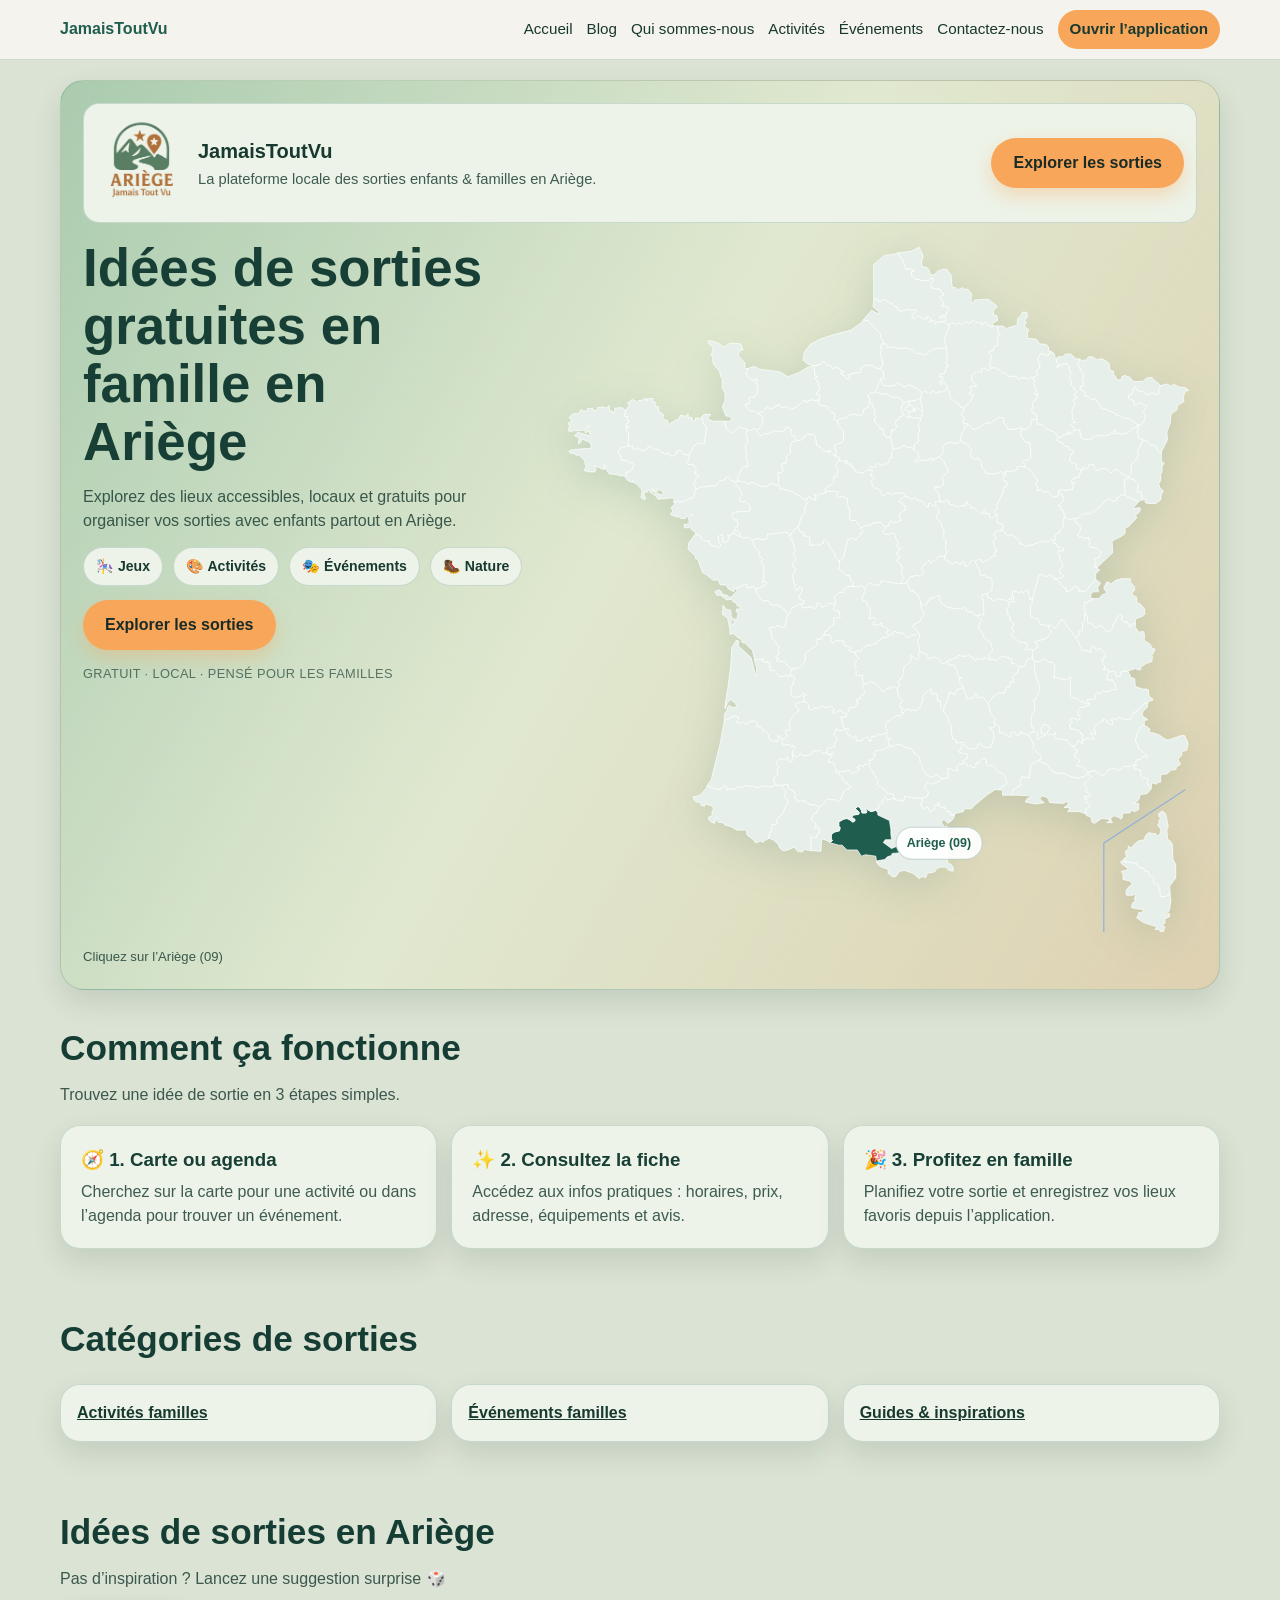
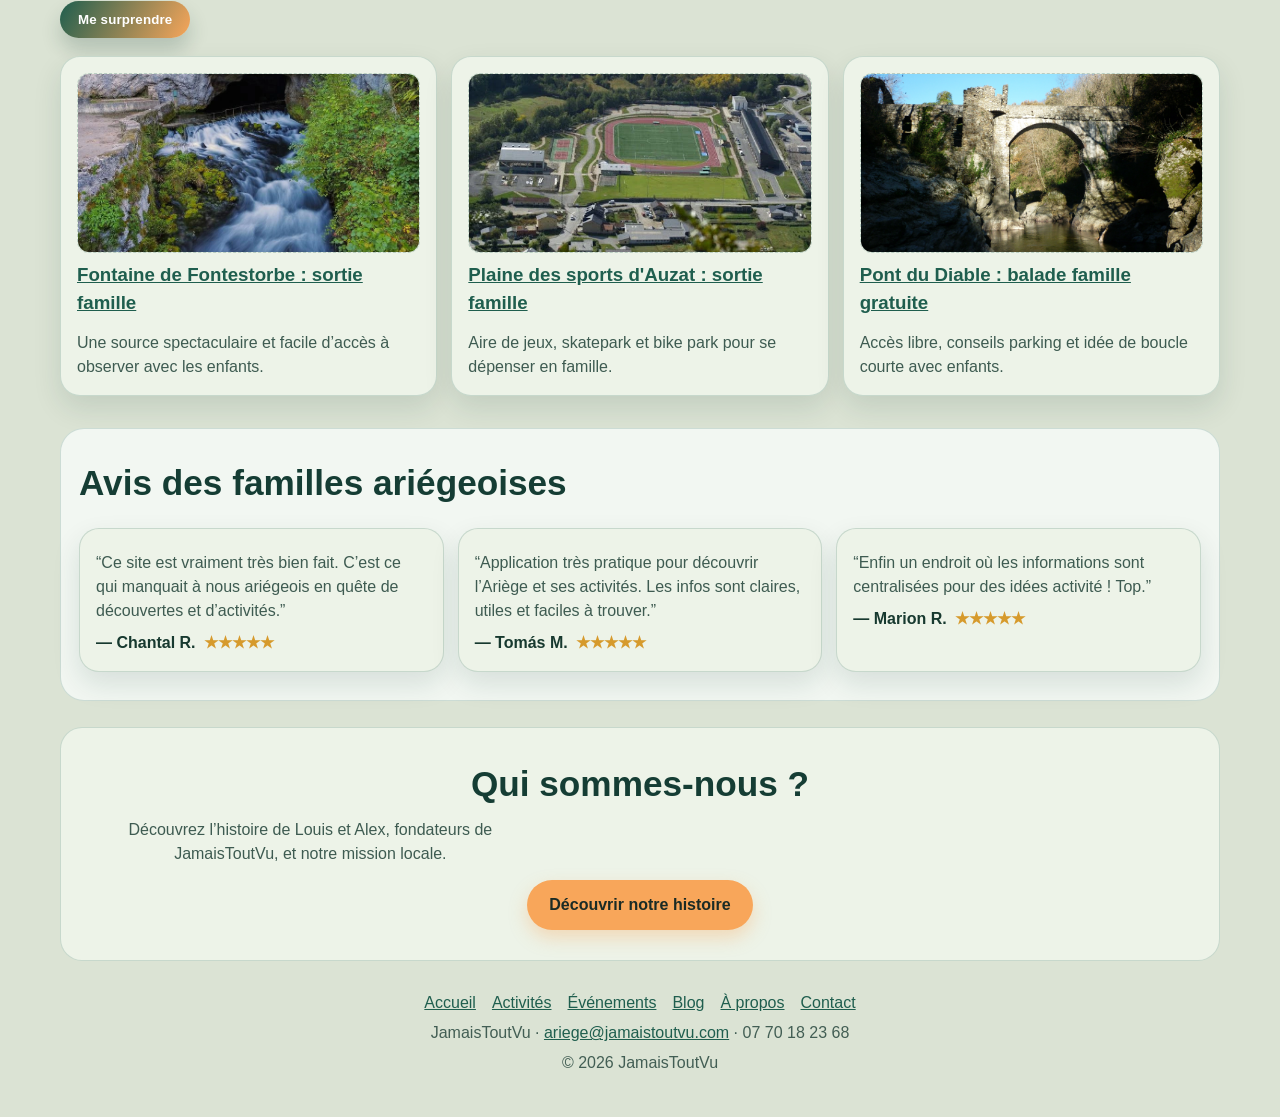
==== commit 0fc87752: "fix : umami link" ====
--- a/index.html
+++ b/index.html
@@ -14,6 +14,7 @@
     <meta property="og:type" content="website" />
     <link rel="canonical" href="https://jamaistoutvu.com/" />
     <!-- Slots images : remplacez les fichiers dans /images en gardant exactement les mêmes noms. -->
+    <script defer src="https://umami.aldgram-solutions.fr/script.js" data-website-id="5cb6db6f-9bb1-4489-99be-181a1f7b0376"></script>
     <link rel="stylesheet" href="styles.css" />
     <script type="application/ld+json">
       {
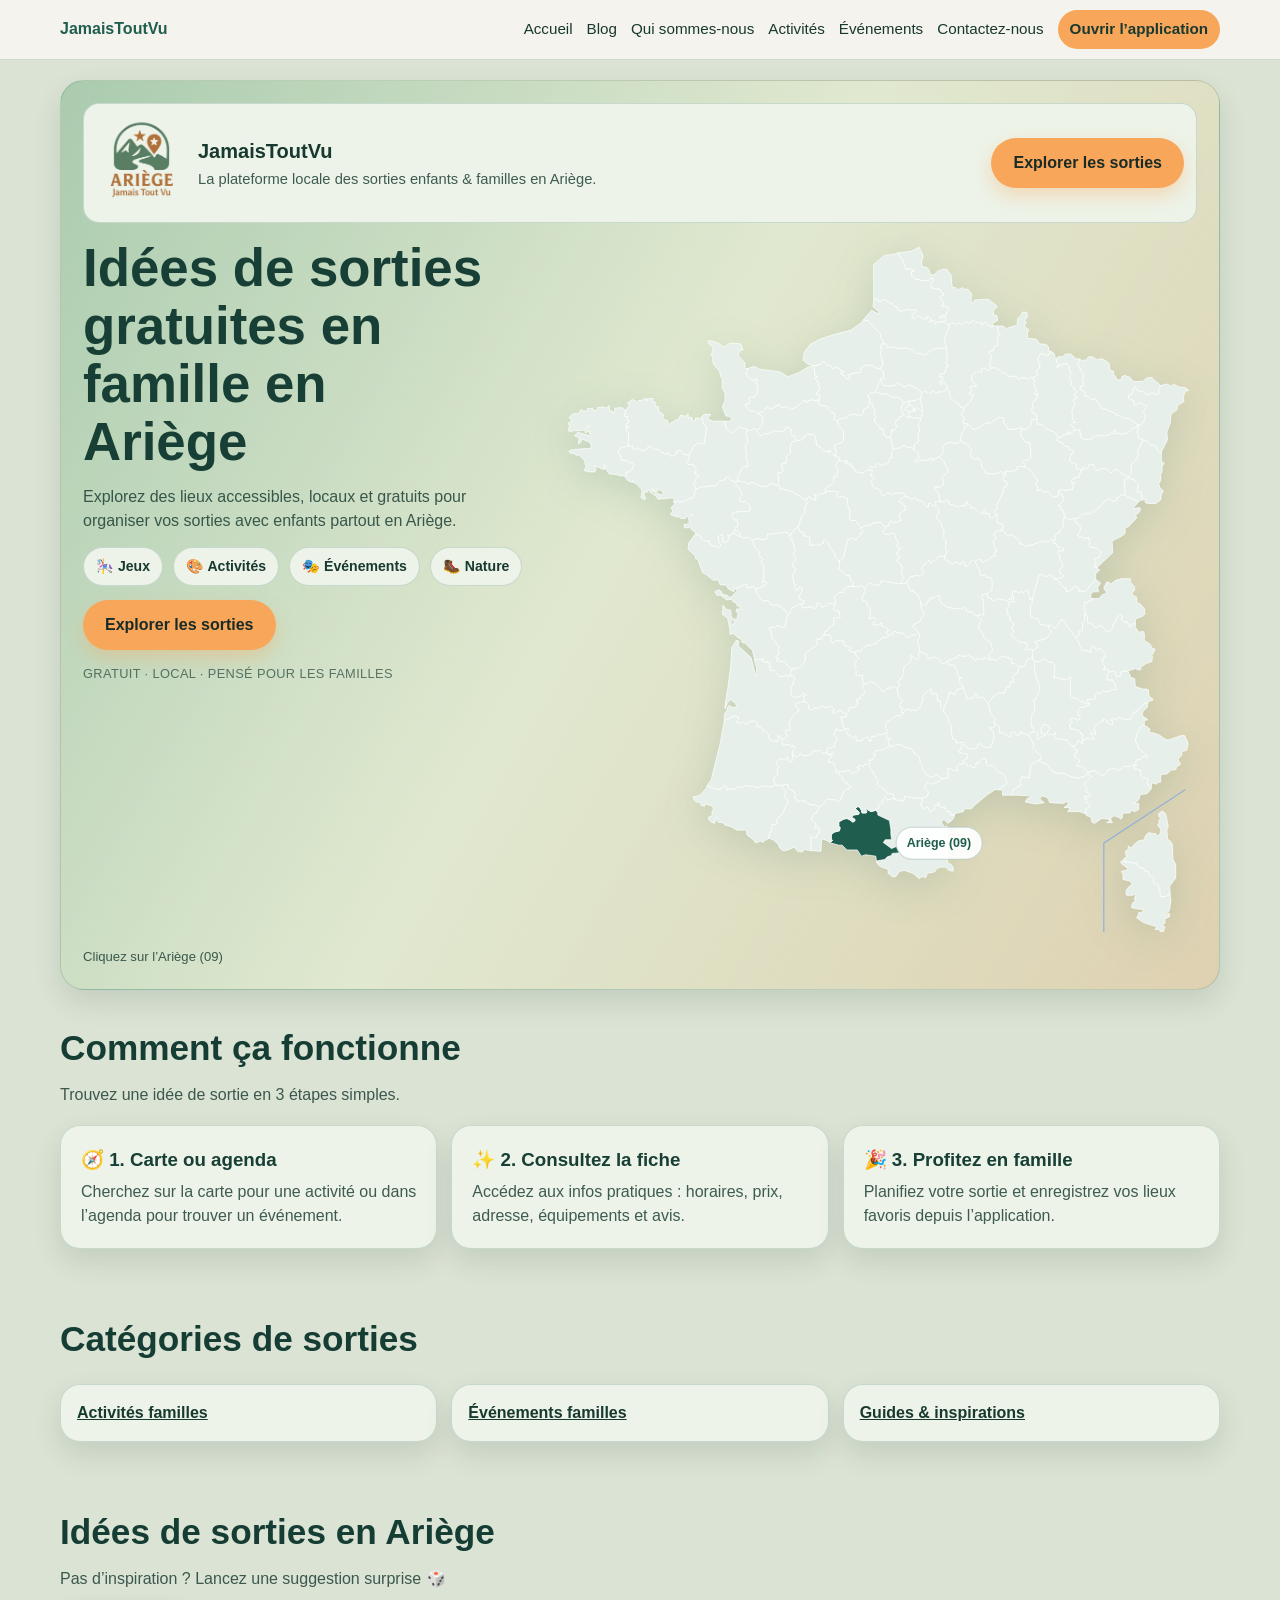
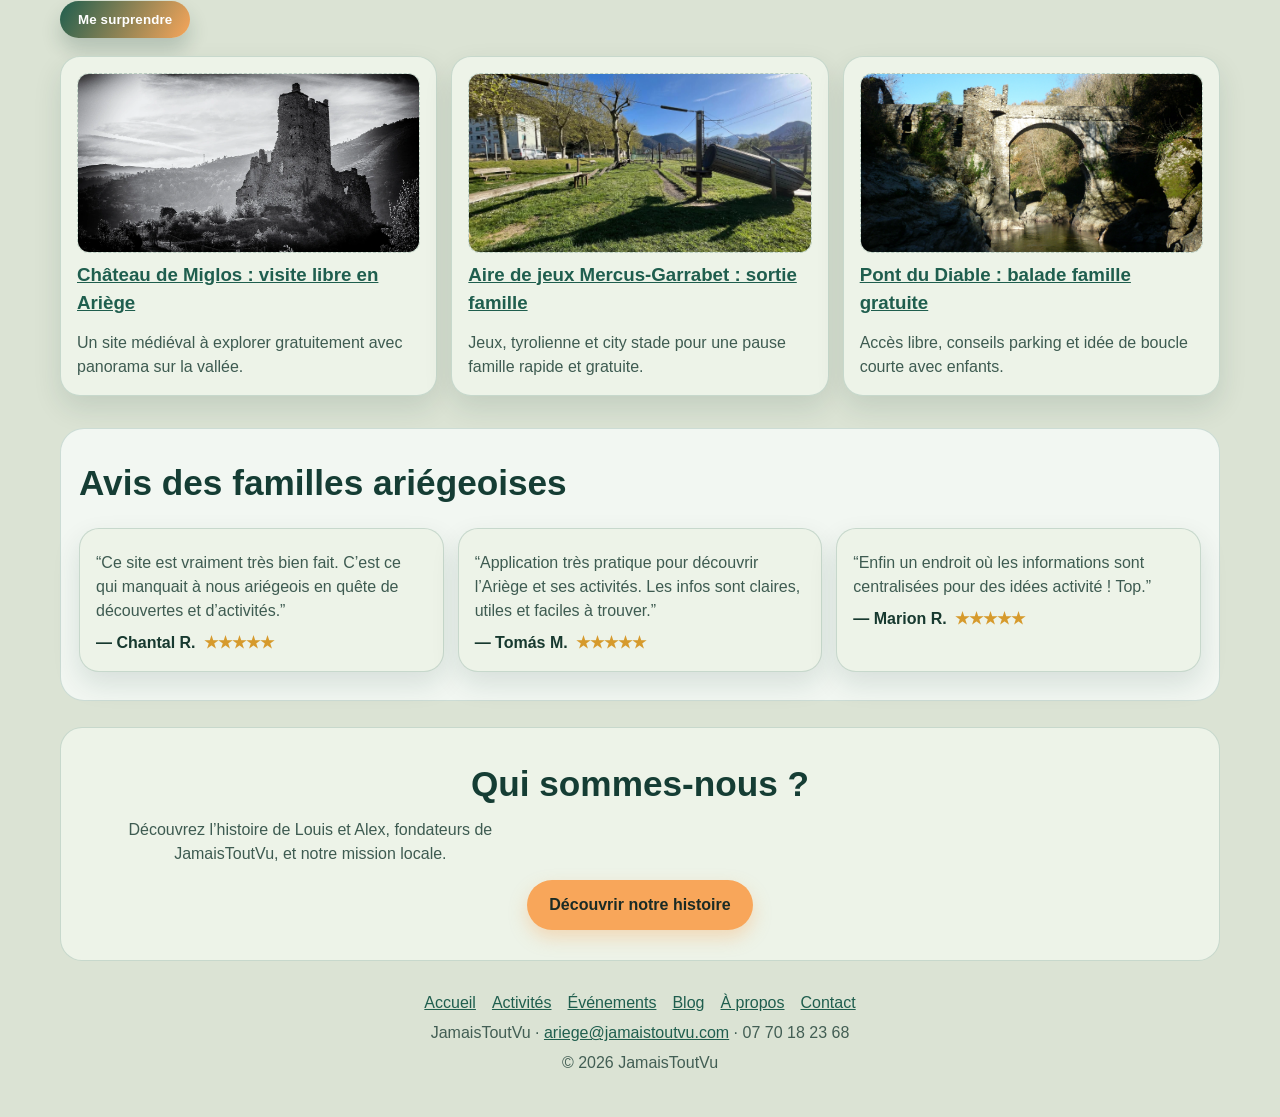
==== commit 9d8ee2c9: "fix : css file" ====
--- a/index.html
+++ b/index.html
@@ -15,7 +15,7 @@
     <link rel="canonical" href="https://jamaistoutvu.com/" />
     <!-- Slots images : remplacez les fichiers dans /images en gardant exactement les mêmes noms. -->
     <script defer src="https://umami.aldgram-solutions.fr/script.js" data-website-id="5cb6db6f-9bb1-4489-99be-181a1f7b0376"></script>
-    <link rel="stylesheet" href="styles.css" />
+    <link rel="stylesheet" href="styles.v2.css" />
     <script type="application/ld+json">
       {
         "@context": "https://schema.org",
--- a/styles.v2.css
+++ b/styles.v2.css
@@ -0,0 +1,260 @@
+:root{--green-main:#1f5e4e;--green-soft:#7cb69b;--orange-soft:#f8a65a;--beige:#f9f6f1;--text:#17392f;--text-soft:rgba(23,57,47,.82);--surface:#fff;--surface-border:rgba(31,94,78,.2);--dep-default:#e6efe9;--dep-hover:#b9d8c7;--dep-ariege:#1f5e4e;--dep-ariege-hover:#16483c;--focus:#f8a65a;--shadow:0 12px 28px rgba(20,60,49,.12);--radius:20px}
+*{box-sizing:border-box}html,body{margin:0;padding:0}
+.site-header{position:sticky;top:0;z-index:60;background:rgba(249,246,241,.96);backdrop-filter:blur(8px);border-bottom:1px solid var(--surface-border)}
+.site-header-inner{display:flex;align-items:center;justify-content:space-between;gap:16px;padding:10px 0}
+.site-logo{font-weight:800;text-decoration:none;color:var(--green-main)}
+.site-nav{display:flex;flex-wrap:wrap;gap:8px 14px;align-items:center;font-size:.95rem}
+.site-nav a{text-decoration:none;color:var(--text)}
+.site-nav-cta{padding:8px 12px;border-radius:999px;background:var(--orange-soft);font-weight:700}
+body{font-family:Inter,-apple-system,BlinkMacSystemFont,"Segoe UI",Roboto,sans-serif;line-height:1.5;color:var(--text);background:var(--beige)}a{color:inherit}section{padding:32px 0}.container{width:min(1160px,92vw);margin-inline:auto}.section-title{margin:0;font-size:clamp(1.7rem,4vw,2.2rem)}.section-subtitle{margin:8px 0 0;max-width:52ch;color:var(--text-soft)}
+.btn{display:inline-flex;align-items:center;justify-content:center;border-radius:999px;min-height:50px;padding:12px 22px;font-weight:700;border:0;cursor:pointer;text-decoration:none;transition:transform .2s ease,box-shadow .2s ease}.btn:hover{transform:translateY(-1px)}.btn-primary{background:var(--orange-soft);color:#1a2b25;box-shadow:0 8px 18px rgba(248,166,90,.34)}.map-btn-secondary{color:var(--green-main);border:1px solid rgba(31,94,78,.25);background:rgba(255,255,255,.9)}
+.hero-map{margin-top:20px;padding:22px;border-radius:calc(var(--radius) + 4px);background:linear-gradient(160deg,rgba(124,182,155,.25),rgba(255,255,255,.9)),url('hero-gradient.png') center/cover no-repeat;border:1px solid var(--surface-border);box-shadow:var(--shadow);position:relative;overflow:hidden}.hero-brandbar{display:flex;justify-content:space-between;gap:12px;align-items:center;padding:10px 12px;background:rgba(255,255,255,.74);border:1px solid var(--surface-border);border-radius:16px}.brand-mark{display:flex;align-items:center;gap:12px}.brand-logo{width:90px;height:auto}.brand-title{margin:0;font-size:1.25rem;font-weight:800}.brand-tagline{margin:2px 0 0;color:var(--text-soft);font-size:.92rem}
+.hero-map-grid{display:grid;gap:22px;margin-top:16px}.hero-map-content{display:grid;gap:14px;align-content:start}.hero-map-content h1{margin:0;max-width:14ch;font-size:clamp(2rem,4.8vw,3.3rem);line-height:1.1}.hero-map-subtitle{margin:0;max-width:48ch;color:var(--text-soft)}.map-chips{display:flex;flex-wrap:wrap;gap:10px}.chip{padding:8px 12px;border-radius:999px;background:rgba(255,255,255,.85);border:1px solid var(--surface-border);font-size:.88rem;font-weight:600}.map-actions{display:flex;gap:10px;flex-wrap:wrap}.trust-row{font-size:.8rem;text-transform:uppercase;letter-spacing:.03em;color:rgba(23,57,47,.66);margin:0}.map-hint{margin:8px 0 0;font-size:.82rem;color:var(--text-soft)}
+.map-stage{display:grid;justify-items:center;position:relative}.map-root{min-height:420px;width:min(900px,100%);display:grid;place-items:center}.map-root svg{width:min(860px,100%);height:auto;display:block;filter:drop-shadow(0 10px 20px rgba(31,94,78,.15))}.ariege-tag{position:absolute;padding:6px 10px;border-radius:999px;border:1px solid rgba(31,94,78,.24);background:rgba(255,255,255,.92);font-size:.78rem;font-weight:700;color:var(--green-main);transform:translate(-12%,-50%);opacity:0;transition:opacity .2s}.ariege-tag.is-visible{opacity:1}
+.department{fill:var(--dep-default);stroke:rgba(255,255,255,.95);stroke-width:1.1;cursor:pointer;transition:fill .18s}.department:hover,.department:focus-visible{fill:var(--dep-hover)}.department.is-ariege{fill:var(--dep-ariege)}.department.is-ariege:hover,.department.is-ariege:focus-visible{fill:var(--dep-ariege-hover)}
+.cards,.grid-links{margin-top:18px;display:grid;gap:14px}.cards{grid-template-columns:repeat(3,minmax(0,1fr))}.grid-3cols{grid-template-columns:repeat(3,minmax(0,1fr))}.card,.info-card,.modal{border-radius:var(--radius);border:1px solid var(--surface-border);background:rgba(255,255,255,.84);box-shadow:var(--shadow)}.card{padding:20px}.card h3,.card p,.info-card h3,.info-card p{margin:0}.card p,.info-card p{margin-top:6px;color:var(--text-soft)}.card-gradient{background:linear-gradient(160deg,rgba(124,182,155,.22),rgba(255,255,255,.92));}.info-card{padding:16px;font-weight:700}.info-card-detail{font-weight:400;display:grid;gap:8px;align-content:start}.info-card-detail a{font-weight:700;color:var(--green-main)}
+.testimonials{background:linear-gradient(180deg,#f9f6f1 0,#eef6f1 100%);border-radius:24px;padding:28px 18px;border:1px solid var(--surface-border)}.review-author{display:inline-flex;gap:8px;align-items:center}.review-stars{color:#d69a2c}
+.blog-card img,.article-image-slot{width:100%;height:180px;object-fit:cover;border-radius:12px;background:#e7efe3;border:1px dashed rgba(31,94,78,.22)}.page-banner.article-image-slot{min-height:260px;height:auto;aspect-ratio:16/9;object-fit:cover}.about-highlight{text-align:center;background:rgba(124,182,155,.17);border-radius:22px;padding:30px 18px;border:1px solid var(--surface-border)}.about-highlight .btn{margin-top:14px}
+.community{text-align:center}
+.newsletter-form{margin-top:14px;display:flex;gap:10px;justify-content:center;flex-wrap:wrap}.newsletter-form input{min-width:min(420px,80vw);padding:12px 14px;border-radius:999px;border:1px solid rgba(31,94,78,.35)}
+.newsletter-block{padding:14px;background:rgba(255,255,255,.75);border:1px solid var(--surface-border);border-radius:16px}
+.footer{text-align:center;color:var(--text-soft);padding:30px 0 36px}.footer-nav{display:flex;justify-content:center;flex-wrap:wrap;gap:10px 16px}.footer p{margin:6px 0}.sr-only{position:absolute;width:1px;height:1px;padding:0;margin:-1px;overflow:hidden;clip:rect(0,0,0,0);border:0}
+.modal-overlay{position:fixed;inset:0;z-index:30;display:grid;place-items:center;padding:18px;background:rgba(8,24,37,.42);backdrop-filter:blur(6px);opacity:0;visibility:hidden;transition:opacity .24s,visibility .24s}.modal-overlay.open{opacity:1;visibility:visible}.modal{width:min(560px,95vw);padding:22px;transform:translateY(12px) scale(.98);transition:transform .24s}.modal-overlay.open .modal{transform:translateY(0) scale(1)}.modal-close{float:right;border:0;background:transparent;font-size:1.6rem;cursor:pointer}
+.toast{position:fixed;left:50%;bottom:20px;z-index:40;transform:translate(-50%,20px);padding:12px 16px;border-radius:12px;color:#fff;background:rgba(31,94,78,.96);opacity:0;visibility:hidden;transition:all .24s}.toast.show{opacity:1;visibility:visible;transform:translate(-50%,0)}
+.reveal{opacity:0;transform:translateY(16px);transition:opacity .55s,transform .55s}.reveal.visible{opacity:1;transform:translateY(0)}:focus-visible{outline:3px solid var(--focus);outline-offset:3px}
+.mobile-sticky-cta,.mobile-sheet-overlay,.mobile-sheet{display:none}
+@media (min-width:980px){.hero-map-grid{grid-template-columns:minmax(0,5fr) minmax(0,7fr)}}
+@media (max-width:1024px){.grid-3cols,.cards{grid-template-columns:repeat(2,minmax(0,1fr))}}
+@media (max-width:768px){body{padding-bottom:92px}.site-header-inner{align-items:flex-start;flex-direction:column}.site-nav{width:100%;overflow-x:auto;flex-wrap:nowrap;padding-bottom:4px}.btn{width:100%}.hero-map{padding:14px 12px 16px;min-height:58vh}.hero-brandbar{flex-direction:column;align-items:flex-start}.hero-brandbar>.btn{display:none}.brand-logo{width:64px}.hero-map-grid{gap:12px}.hero-map-content h1{font-size:clamp(1.7rem,7.2vw,2rem);max-width:100%;white-space:nowrap;overflow:hidden}.hero-title-marquee{display:inline-block;animation:hero-title-marquee 18s linear infinite;padding-right:1.1rem}.hero-map-subtitle{text-align:center;margin-inline:auto;font-size:.96rem}.map-chips{flex-wrap:nowrap;overflow-x:auto}.map-actions{flex-direction:column}.map-root{min-height:220px}.map-root svg{max-height:290px}.map-hint{display:none}.grid-3cols,.cards{grid-template-columns:1fr}.mobile-sticky-cta{display:flex;position:fixed;left:0;right:0;bottom:0;z-index:45;gap:10px;align-items:center;padding:10px 12px calc(10px + env(safe-area-inset-bottom));background:rgba(249,246,241,.95);border-top:1px solid var(--surface-border);backdrop-filter:blur(10px);opacity:0;transform:translateY(110%);pointer-events:none;transition:opacity .22s,transform .22s}.mobile-sticky-cta.is-visible{opacity:1;transform:translateY(0);pointer-events:auto}.mobile-sticky-cta .btn{min-height:48px;width:auto}.mobile-sticky-cta .btn-primary{flex:1}.mobile-sheet-overlay{position:fixed;inset:0;z-index:48;display:block;background:rgba(14,30,26,.4)}.mobile-sheet{position:fixed;left:0;right:0;bottom:0;z-index:49;display:block;min-height:46vh;max-height:84vh;border-radius:22px 22px 0 0;background:#f9f6f1;border:1px solid var(--surface-border);transform:translateY(100%);transition:transform .24s;overflow:auto}.mobile-sheet.open{transform:translateY(0)}.mobile-sheet-handle{width:46px;height:5px;border-radius:999px;margin:10px auto 6px;background:rgba(31,94,78,.24)}.mobile-sheet-header{display:flex;justify-content:space-between;align-items:center;padding:0 14px 8px}.mobile-sheet-header h2{font-size:1.1rem;margin:0}.mobile-sheet-close{border:0;background:transparent;color:var(--green-main);width:40px;height:40px;border-radius:999px;font-size:1.6rem}.mobile-sheet-content{padding:0 10px 14px}.mobile-sheet-content .map-root{min-height:260px}.mobile-sheet-overlay[hidden],.mobile-sheet[hidden]{display:none}body.sheet-open{overflow:hidden}}
+@media (prefers-reduced-motion:reduce){.reveal,.hero-title-marquee{opacity:1;transform:none;transition:none;animation:none}.btn,.card,.chip,.mobile-sticky-cta{transition:none}}
+@keyframes hero-title-marquee{0%{transform:translateX(0)}100%{transform:translateX(-52%)}}
+
+.founder-photo{width:100%;max-width:260px;aspect-ratio:4/5;object-fit:cover;border-radius:14px}
+
+.image-placeholder{display:grid;place-items:center;min-height:180px;padding:12px;border:1px dashed rgba(31,94,78,.35);border-radius:12px;background:rgba(124,182,155,.12);color:var(--text-soft);font-size:.9rem;text-align:center}
+
+.about-page section{position:relative}
+.about-kicker{margin:0 0 8px;font-size:.82rem;letter-spacing:.08em;text-transform:uppercase;color:rgba(23,57,47,.7);font-weight:700}
+.about-hero{padding:24px;border-radius:22px;border:1px solid var(--surface-border);background:linear-gradient(145deg,rgba(124,182,155,.22),rgba(255,255,255,.9));box-shadow:var(--shadow)}
+.founder-card{overflow:hidden;position:relative}
+.founder-card::before{content:"";position:absolute;inset:0 auto auto 0;width:64px;height:4px;background:linear-gradient(90deg,var(--green-main),var(--orange-soft));border-radius:0 0 10px 0}
+.founder-role{color:var(--green-main)}
+.about-pillars .info-card{transition:transform .24s ease,box-shadow .24s ease}
+.about-pillars .info-card:hover{transform:translateY(-4px);box-shadow:0 16px 26px rgba(20,60,49,.15)}
+.about-roadmap{margin:14px 0 0;padding:0;list-style:none;display:grid;gap:10px}
+.about-roadmap li{padding:14px 16px;border-radius:14px;background:rgba(255,255,255,.82);border:1px solid var(--surface-border);position:relative}
+.about-roadmap li::before{content:"";position:absolute;left:0;top:0;bottom:0;width:5px;border-radius:14px 0 0 14px;background:linear-gradient(180deg,var(--green-main),var(--orange-soft))}
+.about-animate{opacity:0;transform:translateY(14px);animation:aboutFade .6s ease forwards}
+.about-animate:nth-of-type(2){animation-delay:.08s}
+.about-animate:nth-of-type(3){animation-delay:.16s}
+.about-animate:nth-of-type(4){animation-delay:.24s}
+.about-animate:nth-of-type(5){animation-delay:.32s}
+.about-animate:nth-of-type(6){animation-delay:.4s}
+@keyframes aboutFade{to{opacity:1;transform:translateY(0)}}
+@media (prefers-reduced-motion:reduce){.about-animate{opacity:1;transform:none;animation:none}.about-pillars .info-card{transition:none}}
+
+.duo-stack{margin-top:18px;display:grid;gap:16px}
+.duo-profile{display:grid;grid-template-columns:minmax(220px,320px) minmax(0,1fr);gap:18px;align-items:stretch;padding:16px;border-radius:20px;border:1px solid var(--surface-border);background:linear-gradient(145deg,rgba(255,255,255,.92),rgba(124,182,155,.12));box-shadow:var(--shadow)}
+.duo-profile-reverse{grid-template-columns:minmax(0,1fr) minmax(220px,320px)}
+.duo-profile-reverse .duo-media{order:2}
+.duo-profile-reverse .duo-content{order:1}
+.duo-content{display:grid;gap:8px;align-content:center}
+.duo-content h3{margin:0;font-size:1.8rem}
+.duo-tag{margin:0;display:inline-flex;width:max-content;padding:5px 10px;border-radius:999px;background:rgba(31,94,78,.12);color:var(--green-main);font-size:.78rem;font-weight:700;letter-spacing:.04em;text-transform:uppercase}
+.duo-media{min-height:260px}
+@media (max-width:900px){.duo-profile,.duo-profile-reverse{grid-template-columns:1fr}.duo-profile-reverse .duo-media,.duo-profile-reverse .duo-content{order:initial}.duo-content h3{font-size:1.5rem}}
+
+.page-banner{min-height:260px;border-radius:18px;font-size:1rem;font-weight:600}
+
+.about-page .section-subtitle{max-width:none}
+
+.page-banner-with-content{position:relative;display:grid;overflow:hidden;border-radius:18px;background:none;padding:0;border:0;box-shadow:none}.page-banner-with-content .page-banner{margin:0;border-radius:18px;height:clamp(220px,42vw,340px);min-height:0;aspect-ratio:auto;object-fit:cover;border:none;background:transparent}.page-banner-with-content::after{content:"";position:absolute;inset:0;background:linear-gradient(180deg,rgba(9,31,26,.12) 0%,rgba(9,31,26,.34) 100%)}.page-banner-content{position:absolute;left:50%;top:50%;transform:translate(-50%,-50%);margin:0;padding:18px 20px;color:#edf3e8;z-index:1;text-align:center;width:min(90%,760px)}.page-banner-content h1,.page-banner-content p{margin:0;color:#edf3e8;text-shadow:0 2px 8px rgba(0,0,0,.35)}.page-banner-content p{margin-top:10px;max-width:none}
+@media (max-width:768px){.page-banner-with-content .page-banner{height:260px}.page-banner-content{width:min(92%,620px);padding:14px 12px}}
+
+/* Harmonisation visuelle globale */
+body{background:radial-gradient(circle at top left,rgba(124,182,155,.2),transparent 42%),radial-gradient(circle at top right,rgba(248,166,90,.14),transparent 30%),var(--beige)}
+.site-nav a{position:relative;transition:color .22s ease,transform .22s ease}
+.site-nav a:hover{color:var(--green-main);transform:translateY(-1px)}
+.site-nav a::after{content:"";position:absolute;left:0;bottom:-4px;width:100%;height:2px;background:linear-gradient(90deg,var(--green-main),var(--orange-soft));transform:scaleX(0);transform-origin:left;transition:transform .22s ease}
+.site-nav a:hover::after,.site-nav a:focus-visible::after{transform:scaleX(1)}
+.site-nav-cta::after{display:none}
+.card,.info-card,.about-hero,.duo-profile{background:linear-gradient(160deg,rgba(255,255,255,.92),rgba(124,182,155,.08));border-color:rgba(31,94,78,.18)}
+.info-card,.card{transition:transform .24s ease,box-shadow .24s ease,border-color .24s ease}
+.info-card:hover,.card:hover{transform:translateY(-4px);border-color:rgba(31,94,78,.28);box-shadow:0 16px 26px rgba(20,60,49,.14)}
+
+/* Animations douces sur tout le site */
+main > section, main > article{opacity:0;transform:translateY(12px);animation:siteFade .55s ease forwards}
+main > section:nth-of-type(2), main > article:nth-of-type(2){animation-delay:.08s}
+main > section:nth-of-type(3), main > article:nth-of-type(3){animation-delay:.16s}
+main > section:nth-of-type(4), main > article:nth-of-type(4){animation-delay:.24s}
+main > section:nth-of-type(5), main > article:nth-of-type(5){animation-delay:.32s}
+@keyframes siteFade{to{opacity:1;transform:translateY(0)}}
+
+@media (prefers-reduced-motion:reduce){
+  .site-nav a,.info-card,.card,.btn{transition:none}
+  main > section, main > article{opacity:1;transform:none;animation:none}
+}
+
+/* Palette harmonisée sur tout le site (esprit page d'accueil) */
+:root{
+  --theme-surface:#f2f7f2;
+  --theme-surface-alt:#eef5ef;
+  --theme-gradient:linear-gradient(145deg,rgba(55,153,97,.2),rgba(248,166,90,.2));
+  --theme-border:rgba(31,94,78,.18);
+}
+body{background:linear-gradient(180deg,#eef3ee 0%,#f9f6f1 60%,#f5efe8 100%)}
+.site-header{background:rgba(247,244,238,.94);border-bottom:1px solid var(--theme-border)}
+.section-title,h1,h2,h3{color:#173f35}
+.hero-map,.about-hero,.about-highlight,.duo-profile,.info-card,.card,.testimonials{background-image:var(--theme-gradient);background-color:var(--theme-surface);border:1px solid var(--theme-border)}
+.hero-brandbar,.chip,.map-btn-secondary,.modal{background:var(--theme-surface-alt);border-color:var(--theme-border)}
+.footer{color:rgba(23,57,47,.78)}
+.footer a,.info-card-detail a{color:var(--green-main)}
+.image-placeholder{background:rgba(124,182,155,.18);border-color:rgba(31,94,78,.26)}
+
+/* Ajustement demandé: fond uniforme + blocs plus clairs */
+body{background:#dbe3d4}
+.hero-map{background:#d6dfcd;border:1px solid rgba(31,94,78,.18);background-image:linear-gradient(120deg,rgba(55,153,97,.28) 0%,rgba(232,240,210,.56) 48%,rgba(248,166,90,.24) 100%)}
+.about-hero,.about-highlight,.duo-profile,.testimonials{background-image:none}
+.info-card,.card,.chip,.hero-brandbar,.about-hero,.about-highlight,.duo-profile,.modal{background:#edf3e8}
+.map-btn-secondary{background:#edf3e8}
+.page-banner,.image-placeholder{background:#e7efe3}
+section .section-title{color:#153d34}
+
+/* Dynamisme visuel : étapes animées + suggestion surprise */
+.fun-step{position:relative;overflow:hidden}
+.fun-step::after{content:"";position:absolute;inset:-40% auto auto -15%;width:65%;height:190%;background:linear-gradient(120deg,transparent,rgba(255,255,255,.55),transparent);transform:rotate(16deg) translateX(-150%);animation:funShine 6s ease-in-out infinite}
+.fun-step:nth-child(2)::after{animation-delay:1.1s}
+.fun-step:nth-child(3)::after{animation-delay:2.1s}
+@keyframes funShine{40%,100%{transform:rotate(16deg) translateX(280%)}}
+
+.random-pick-wrap{margin-top:10px;display:flex;justify-content:flex-start}
+.random-pick-btn{border:0;border-radius:999px;padding:11px 18px;background:linear-gradient(120deg,#1f5e4e,#f8a65a);color:#fff;font-weight:800;letter-spacing:.01em;cursor:pointer;box-shadow:0 12px 20px rgba(20,60,49,.2);transition:transform .2s ease,box-shadow .2s ease}
+.random-pick-btn:hover{transform:translateY(-2px) scale(1.01);box-shadow:0 16px 26px rgba(20,60,49,.25)}
+.random-pick-btn:active{transform:translateY(0)}
+
+.outing-card{position:relative}
+.outing-card.is-spotlight{animation:spotlightPulse .8s ease;border-color:rgba(248,166,90,.7)!important;box-shadow:0 18px 30px rgba(31,94,78,.24)}
+.outing-card.is-spotlight::before{content:"🎯 Suggestion";position:absolute;top:10px;right:10px;font-size:.75rem;font-weight:800;padding:4px 9px;border-radius:999px;background:rgba(255,255,255,.95);border:1px solid rgba(31,94,78,.2)}
+@keyframes spotlightPulse{0%{transform:scale(.96)}60%{transform:scale(1.02)}100%{transform:scale(1)}}
+
+@media (max-width:768px){.random-pick-wrap{justify-content:stretch}.random-pick-btn{width:100%}}
+
+/* Refonte mobile complète : menu, cartes lisibles, interactions */
+.mobile-nav-toggle,.mobile-nav-close,.mobile-collapse-toggle{display:none}
+.scroll-progress{position:fixed;top:0;left:0;height:3px;width:100%;z-index:90;background:linear-gradient(90deg,#1f5e4e,#f8a65a);transform-origin:left center;transform:scaleX(calc(var(--progress,0%) / 100));transition:transform .12s linear}
+
+@media (max-width:768px){
+  body{padding-bottom:88px}
+  body.mobile-menu-open{overflow:hidden}
+  .site-header{backdrop-filter:blur(12px)}
+
+  .site-header.menu-open{z-index:80}
+  .site-header-inner{align-items:center;flex-direction:row;justify-content:space-between;padding:10px 0}
+  .site-logo{font-size:1.35rem}
+
+  .mobile-nav-toggle{position:relative;overflow:hidden;display:inline-flex;align-items:center;justify-content:center;border:1px solid rgba(31,94,78,.28);background:#edf3e8;color:var(--green-main);font-weight:800;border-radius:999px;padding:8px 14px;min-height:40px;box-shadow:0 6px 14px rgba(20,60,49,.12)}
+  .mobile-nav-backdrop{position:fixed;inset:0;background:rgba(16,31,27,.42);backdrop-filter:blur(3px);z-index:58;opacity:0;transition:opacity .2s ease}
+  .mobile-nav-backdrop.is-visible,body.mobile-menu-open .mobile-nav-backdrop{opacity:1}
+
+  .site-nav{position:fixed;top:0;right:0;bottom:0;z-index:72;width:min(340px,88vw);display:flex;flex-direction:column;align-items:stretch;gap:10px;padding:18px 14px 20px;background:#edf3e8;border-left:1px solid rgba(31,94,78,.17);transform:translateX(104%);opacity:1;pointer-events:none;overflow:auto;transition:transform .28s ease}
+  .site-nav.is-open,body.mobile-menu-open .site-nav{transform:translateX(0);pointer-events:auto}
+  .mobile-nav-close{display:inline-flex;align-items:center;justify-content:center;align-self:flex-end;width:42px;height:42px;border:1px solid rgba(31,94,78,.25);border-radius:999px;background:#fff;color:var(--green-main);font-size:1.8rem;line-height:1}
+  .site-nav a{padding:10px 12px;border-radius:12px;background:rgba(255,255,255,.65);font-size:1.15rem;font-weight:600;text-decoration:none}
+  .site-nav .site-nav-cta{margin-top:8px;width:100%;text-align:center;background:var(--orange-soft)}
+
+  main.container,.hero-map.container,.container{width:min(980px,94vw)}
+  section{padding:18px 0}
+  .hero-map{min-height:auto;padding:14px;transform:translateY(var(--parallax-y,0px));transition:transform .18s linear}
+  .hero-map-content h1{white-space:normal;line-height:1.15}
+  .hero-map-subtitle{text-align:left}
+  .map-chips{flex-wrap:wrap}
+
+  .grid-3cols,.cards{grid-template-columns:repeat(2,minmax(0,1fr));gap:10px}
+  .card,.info-card{padding:14px;border-radius:16px;transform-origin:center}
+  .blog-card img{height:132px}
+
+  .mobile-collapsible{position:relative;overflow:hidden;transition:max-height .35s ease}
+  .mobile-collapsible.is-collapsed{max-height:340px}
+  .mobile-collapsible.is-collapsed::after{content:"";position:absolute;left:0;right:0;bottom:0;height:78px;background:linear-gradient(180deg,rgba(219,227,212,0),rgba(219,227,212,.95))}
+  .mobile-collapse-toggle{position:relative;overflow:hidden;display:block;width:100%;margin-top:10px;border:0;border-radius:999px;padding:11px 16px;font-weight:800;color:#fff;background:linear-gradient(120deg,#1f5e4e,#f8a65a);box-shadow:0 10px 18px rgba(20,60,49,.2)}
+
+  .card,.info-card,.duo-profile,.about-hero,.about-highlight{opacity:0;transform:translateY(10px) scale(.98);transition:opacity .45s ease,transform .45s ease;transition-delay:var(--delay,0ms)}
+  .reveal-left{transform:translateX(-14px) scale(.98)}
+  .reveal-right{transform:translateX(14px) scale(.98)}
+  .card.is-inview,.info-card.is-inview,.duo-profile.is-inview,.about-hero.is-inview,.about-highlight.is-inview{opacity:1;transform:translateY(0) scale(1)}
+
+  .btn,.random-pick-btn,.mobile-nav-toggle,.mobile-collapse-toggle,.mobile-nav-close{position:relative;overflow:hidden;transition:transform .2s ease,box-shadow .2s ease,filter .2s ease}
+  .btn:active,.random-pick-btn:active,.mobile-nav-toggle:active,.mobile-collapse-toggle:active,.mobile-nav-close:active{transform:scale(.97)}
+  .btn:hover,.random-pick-btn:hover,.mobile-nav-toggle:hover,.mobile-collapse-toggle:hover,.mobile-nav-close:hover{transform:translateY(-1px);box-shadow:0 14px 22px rgba(20,60,49,.18)}
+  .ripple-dot{position:absolute;width:16px;height:16px;border-radius:50%;background:rgba(255,255,255,.6);transform:translate(-50%,-50%) scale(0);animation:ripple .52s ease-out forwards;pointer-events:none}
+
+  .image-placeholder{position:relative;overflow:hidden}
+  .image-placeholder::after{content:"";position:absolute;inset:0;background:linear-gradient(110deg,transparent 0%,rgba(255,255,255,.36) 45%,transparent 70%);transform:translateX(-120%);animation:shimmer 2.4s ease-in-out infinite}
+
+  .mobile-sticky-cta{padding:10px 14px calc(10px + env(safe-area-inset-bottom))}
+  .mobile-sticky-cta .btn{width:100%;min-width:0}
+  .mobile-sticky-cta .btn-primary{flex:1;min-width:0;padding-inline:14px;white-space:nowrap;overflow:hidden;text-overflow:ellipsis}
+}
+
+@media (max-width:520px){
+  .grid-3cols,.cards{grid-template-columns:1fr}
+}
+
+@keyframes ripple{to{transform:translate(-50%,-50%) scale(18);opacity:0}}
+@keyframes shimmer{to{transform:translateX(120%)}}
+
+@media (prefers-reduced-motion:reduce){
+  .site-nav,.hero-map,.card,.info-card,.duo-profile,.about-hero,.about-highlight,.btn,.random-pick-btn,.mobile-nav-toggle,.mobile-collapse-toggle,.mobile-nav-close{transition:none}
+  .card,.info-card,.duo-profile,.about-hero,.about-highlight{opacity:1;transform:none}
+  .image-placeholder::after,.ripple-dot{animation:none}
+}
+
+/* Blog family guide template */
+.family-guide-intro{margin:18px 0 14px;padding:18px;border-radius:16px;border:1px solid rgba(31,94,78,.22);background:linear-gradient(140deg,rgba(255,255,255,.9),rgba(124,182,155,.14));box-shadow:0 10px 22px rgba(20,60,49,.1)}
+.family-guide-tagline{margin:0;font-size:1.08rem;font-weight:800;color:#153d34}
+.family-guide-quickfacts{margin:14px 0 0;padding:0;list-style:none;display:grid;grid-template-columns:repeat(2,minmax(0,1fr));gap:10px}
+.family-guide-quickfacts li{padding:10px 12px;border-radius:12px;background:rgba(255,255,255,.82);border:1px solid rgba(31,94,78,.15);font-weight:600;animation:guideFade .5s ease both}
+.family-guide-quickfacts li:nth-child(2){animation-delay:.06s}
+.family-guide-quickfacts li:nth-child(3){animation-delay:.12s}
+.family-guide-quickfacts li:nth-child(4){animation-delay:.18s}
+
+.family-guide-card,.family-guide-cta{margin:14px 0;padding:18px;border-radius:16px;border:1px solid rgba(31,94,78,.18);background:rgba(255,255,255,.84);box-shadow:0 10px 20px rgba(20,60,49,.08);transition:transform .24s ease,box-shadow .24s ease,border-color .24s ease}
+.family-guide-card:hover,.family-guide-cta:hover{transform:translateY(-3px);box-shadow:0 14px 26px rgba(20,60,49,.12);border-color:rgba(31,94,78,.28)}
+.family-guide-card h2,.family-guide-cta h2{margin:0 0 10px;color:#134136}
+.family-guide-card p,.family-guide-cta p{margin:0 0 10px}
+.family-guide-tip{padding:10px 12px;border-radius:12px;background:rgba(248,166,90,.16);border-left:4px solid var(--orange-soft)}
+.family-guide-list{margin:6px 0 0;padding-left:20px;display:grid;gap:6px}
+.family-guide-list-tight li{line-height:1.45}
+.family-guide-program{counter-reset:step;margin:8px 0 0;padding:0;list-style:none;display:grid;gap:8px}
+.family-guide-program li{counter-increment:step;padding:10px 12px 10px 44px;border-radius:12px;background:rgba(124,182,155,.15);position:relative}
+.family-guide-program li::before{content:counter(step);position:absolute;left:12px;top:50%;transform:translateY(-50%);width:22px;height:22px;border-radius:50%;display:grid;place-items:center;background:var(--green-main);color:#fff;font-size:.78rem;font-weight:700}
+.family-guide-cta{background:linear-gradient(140deg,rgba(31,94,78,.12),rgba(255,255,255,.9));text-align:left}
+.family-guide-cta .btn{margin-top:4px}
+
+@keyframes guideFade{from{opacity:0;transform:translateY(8px)}to{opacity:1;transform:translateY(0)}}
+
+@media (max-width:768px){
+  .family-guide-quickfacts{grid-template-columns:1fr}
+  .family-guide-intro,.family-guide-card,.family-guide-cta{padding:14px}
+}
+
+@media (prefers-reduced-motion:reduce){
+  .family-guide-quickfacts li,.family-guide-card,.family-guide-cta{animation:none;transition:none}
+  .family-guide-card:hover,.family-guide-cta:hover{transform:none}
+}
+
+/* Ajustement mobile accueil : titre lisible + chips compactes */
+@media (max-width:768px){
+  #hero-map-title{font-size:clamp(1.58rem,6vw,1.95rem)!important;line-height:1.2!important;white-space:normal!important;overflow-wrap:anywhere}
+  .map-chips.map-chips-compact{display:flex;flex-wrap:nowrap;gap:5px;overflow:visible}
+  .map-chips.map-chips-compact .chip{font-size:.74rem;padding:5px 6px;min-height:30px;white-space:nowrap}
+}
+
+
+/* Aération mobile entre le bloc Qui sommes-nous et le footer */
+@media (max-width:768px){
+  .about-highlight{margin-bottom:22px}
+  .footer{padding-top:22px}
+}
+
+.about-highlight{margin-top:26px}
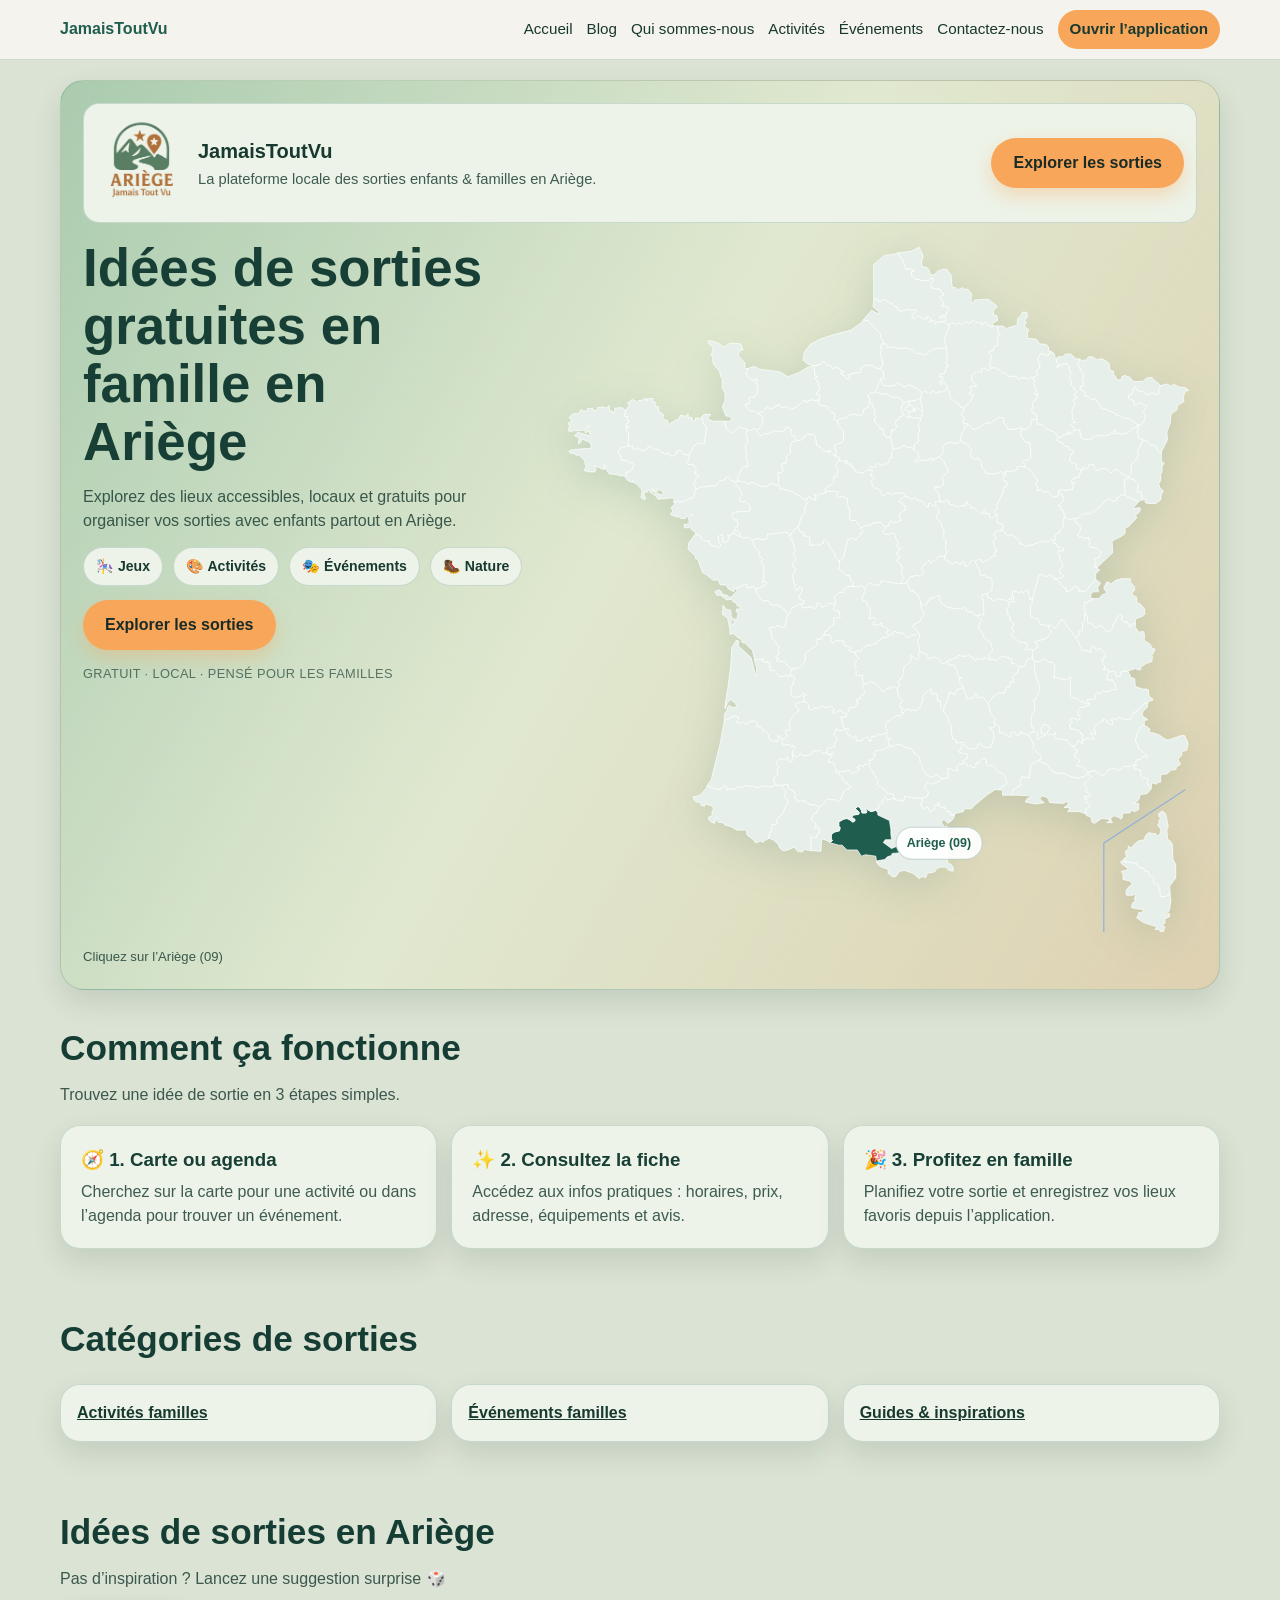
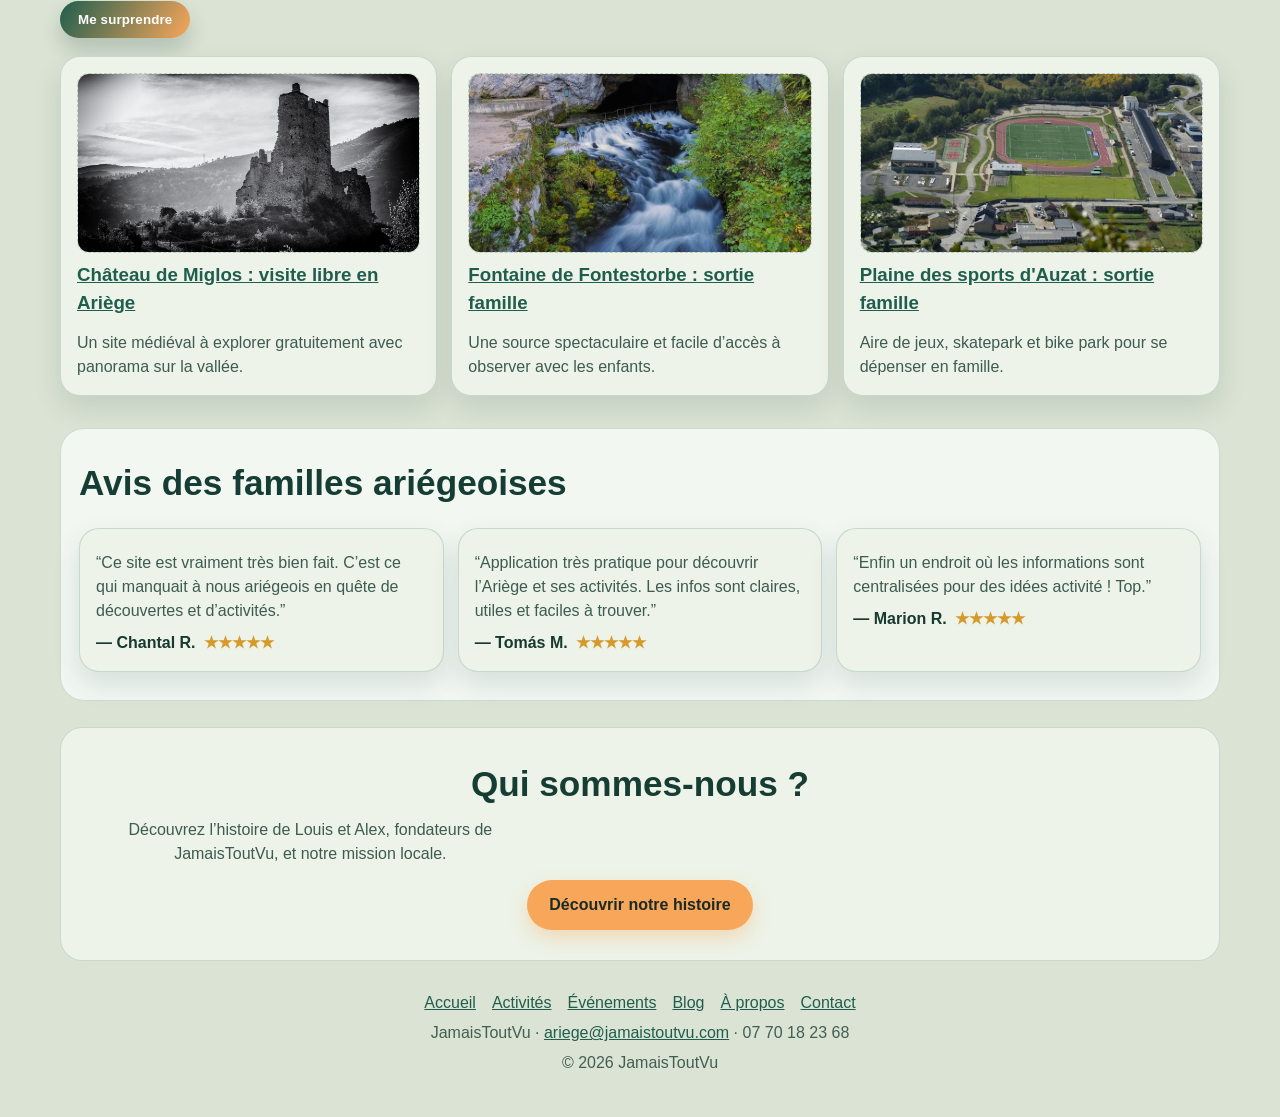
==== commit c549b3b7: "add favico" ====
--- a/index.html
+++ b/index.html
@@ -12,6 +12,7 @@
     <meta property="og:description" content="La plateforme locale pour trouver des sorties gratuites en famille en Ariège." />
     <meta property="og:image" content="https://jamaistoutvu.com/images/og-default.png" />
     <meta property="og:type" content="website" />
+    <link rel="icon" type="image/x-icon" href="images/favicon.ico" />
     <link rel="canonical" href="https://jamaistoutvu.com/" />
     <!-- Slots images : remplacez les fichiers dans /images en gardant exactement les mêmes noms. -->
     <script defer src="https://umami.aldgram-solutions.fr/script.js" data-website-id="5cb6db6f-9bb1-4489-99be-181a1f7b0376"></script>
